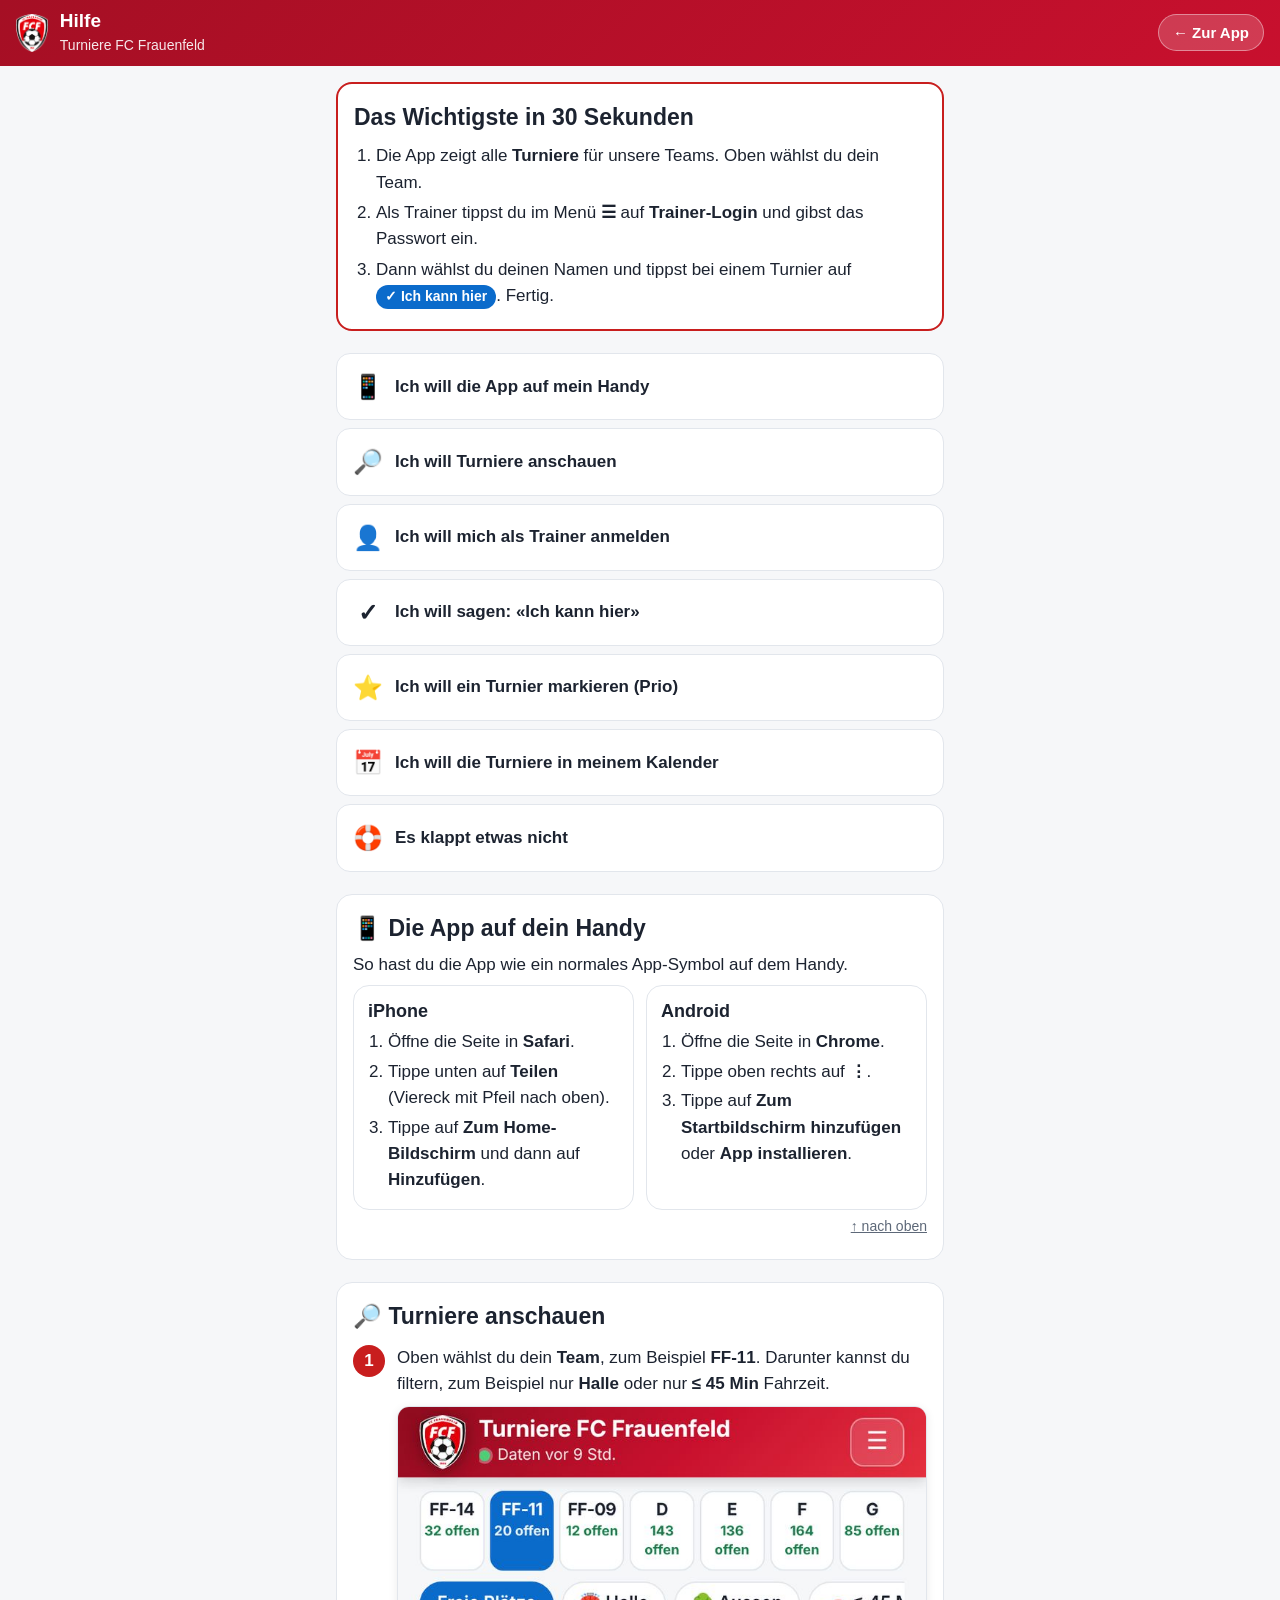
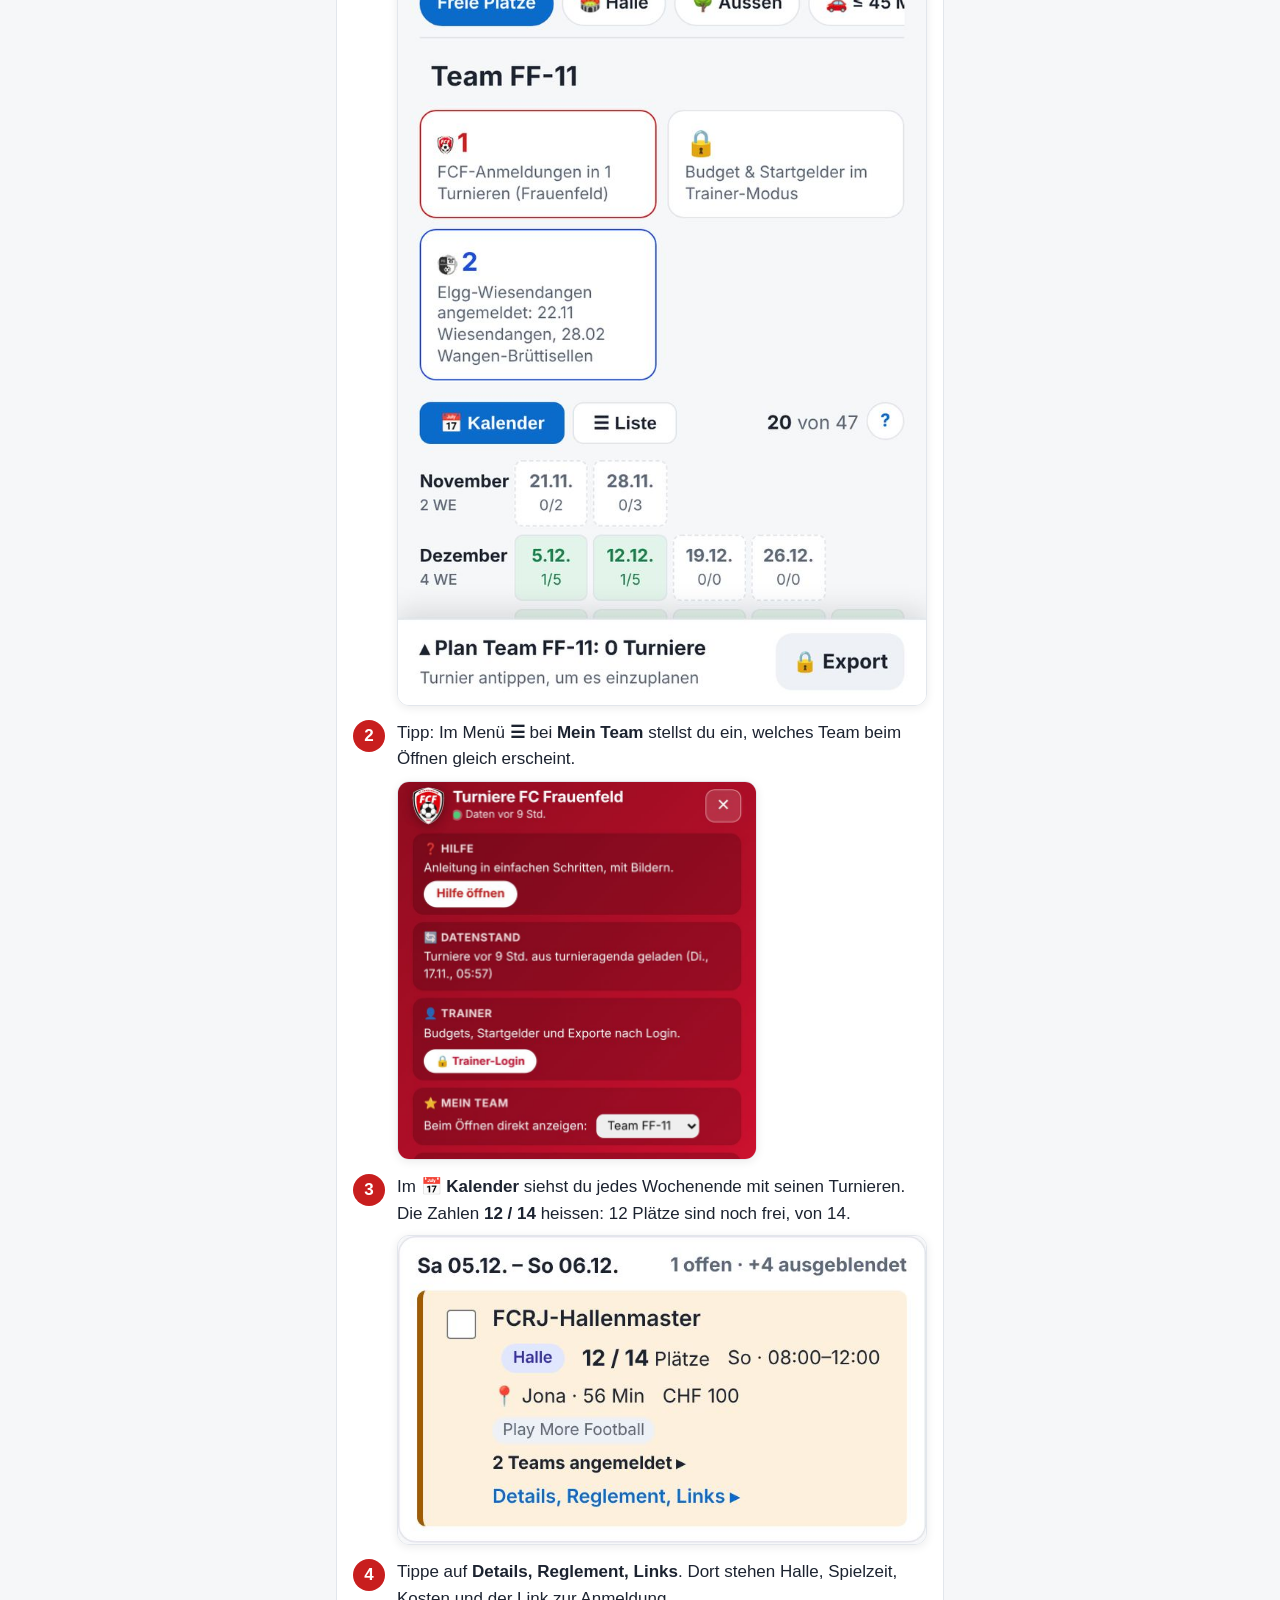
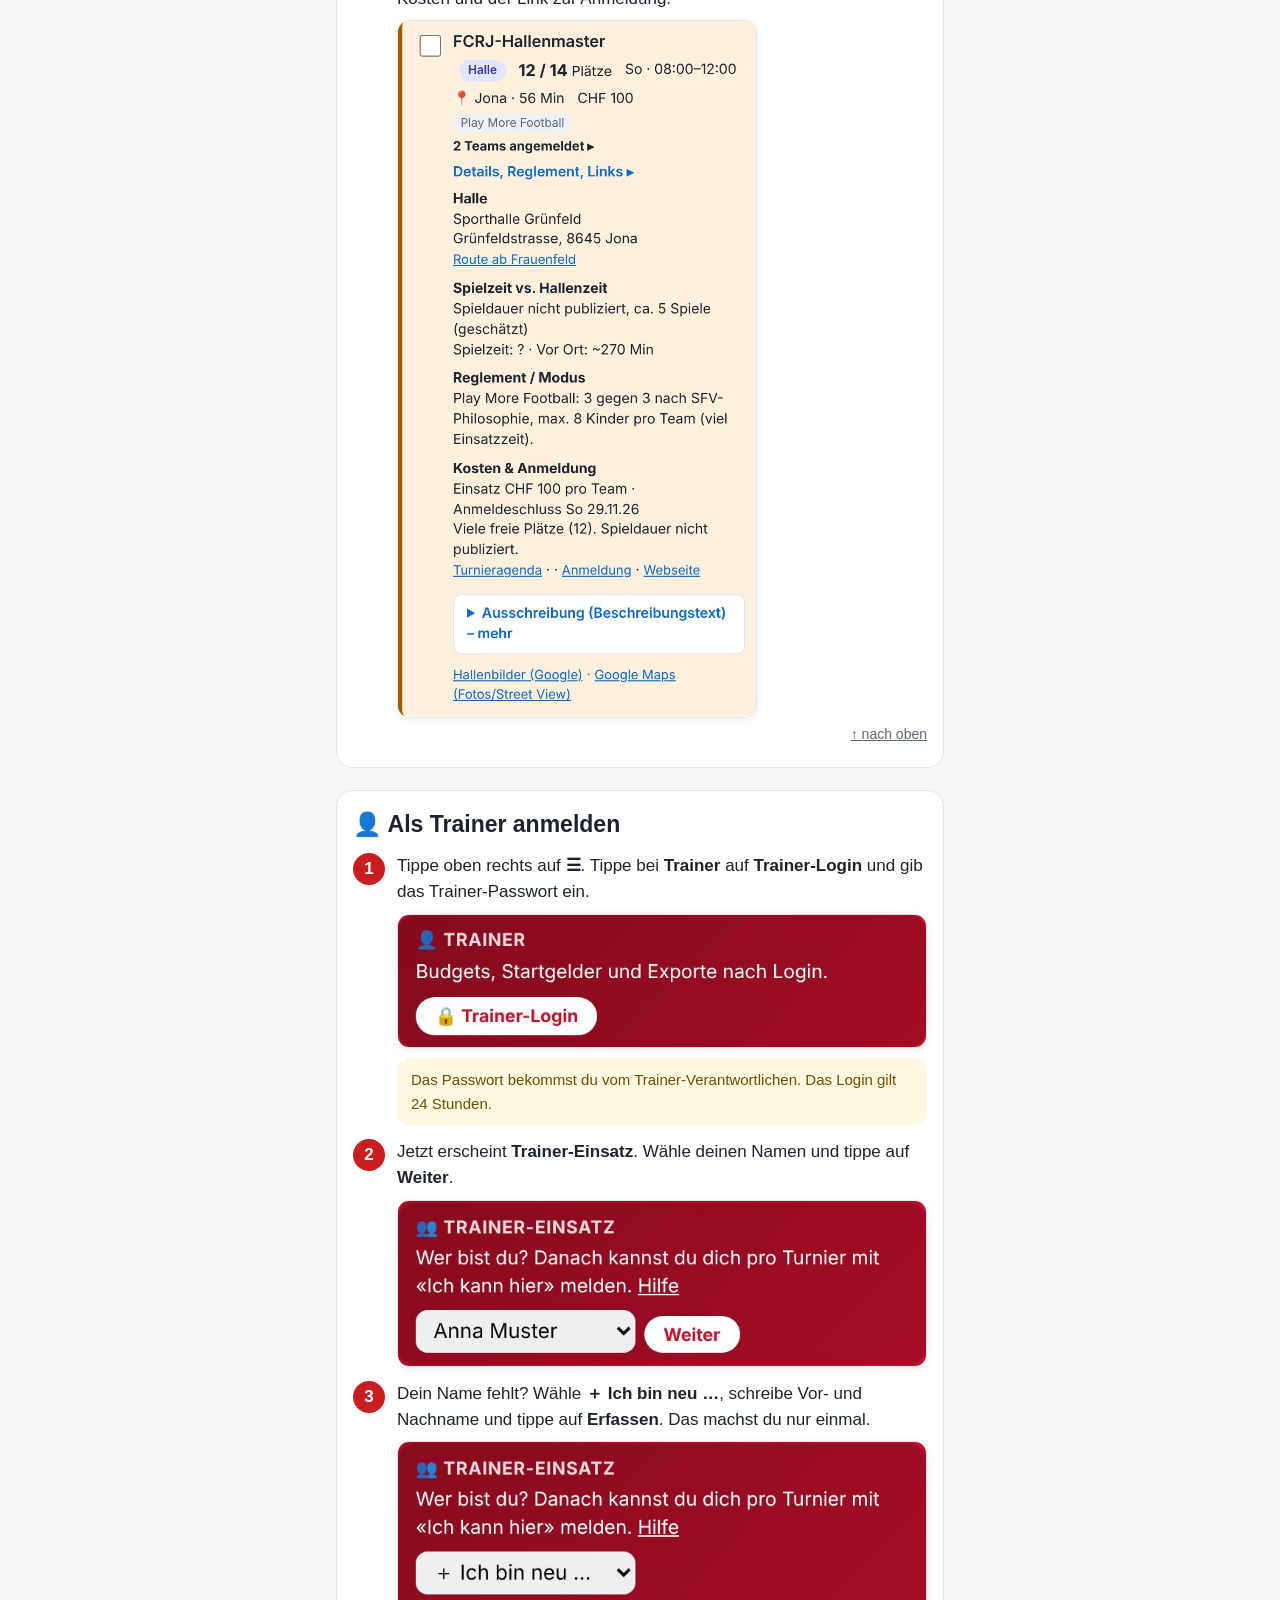
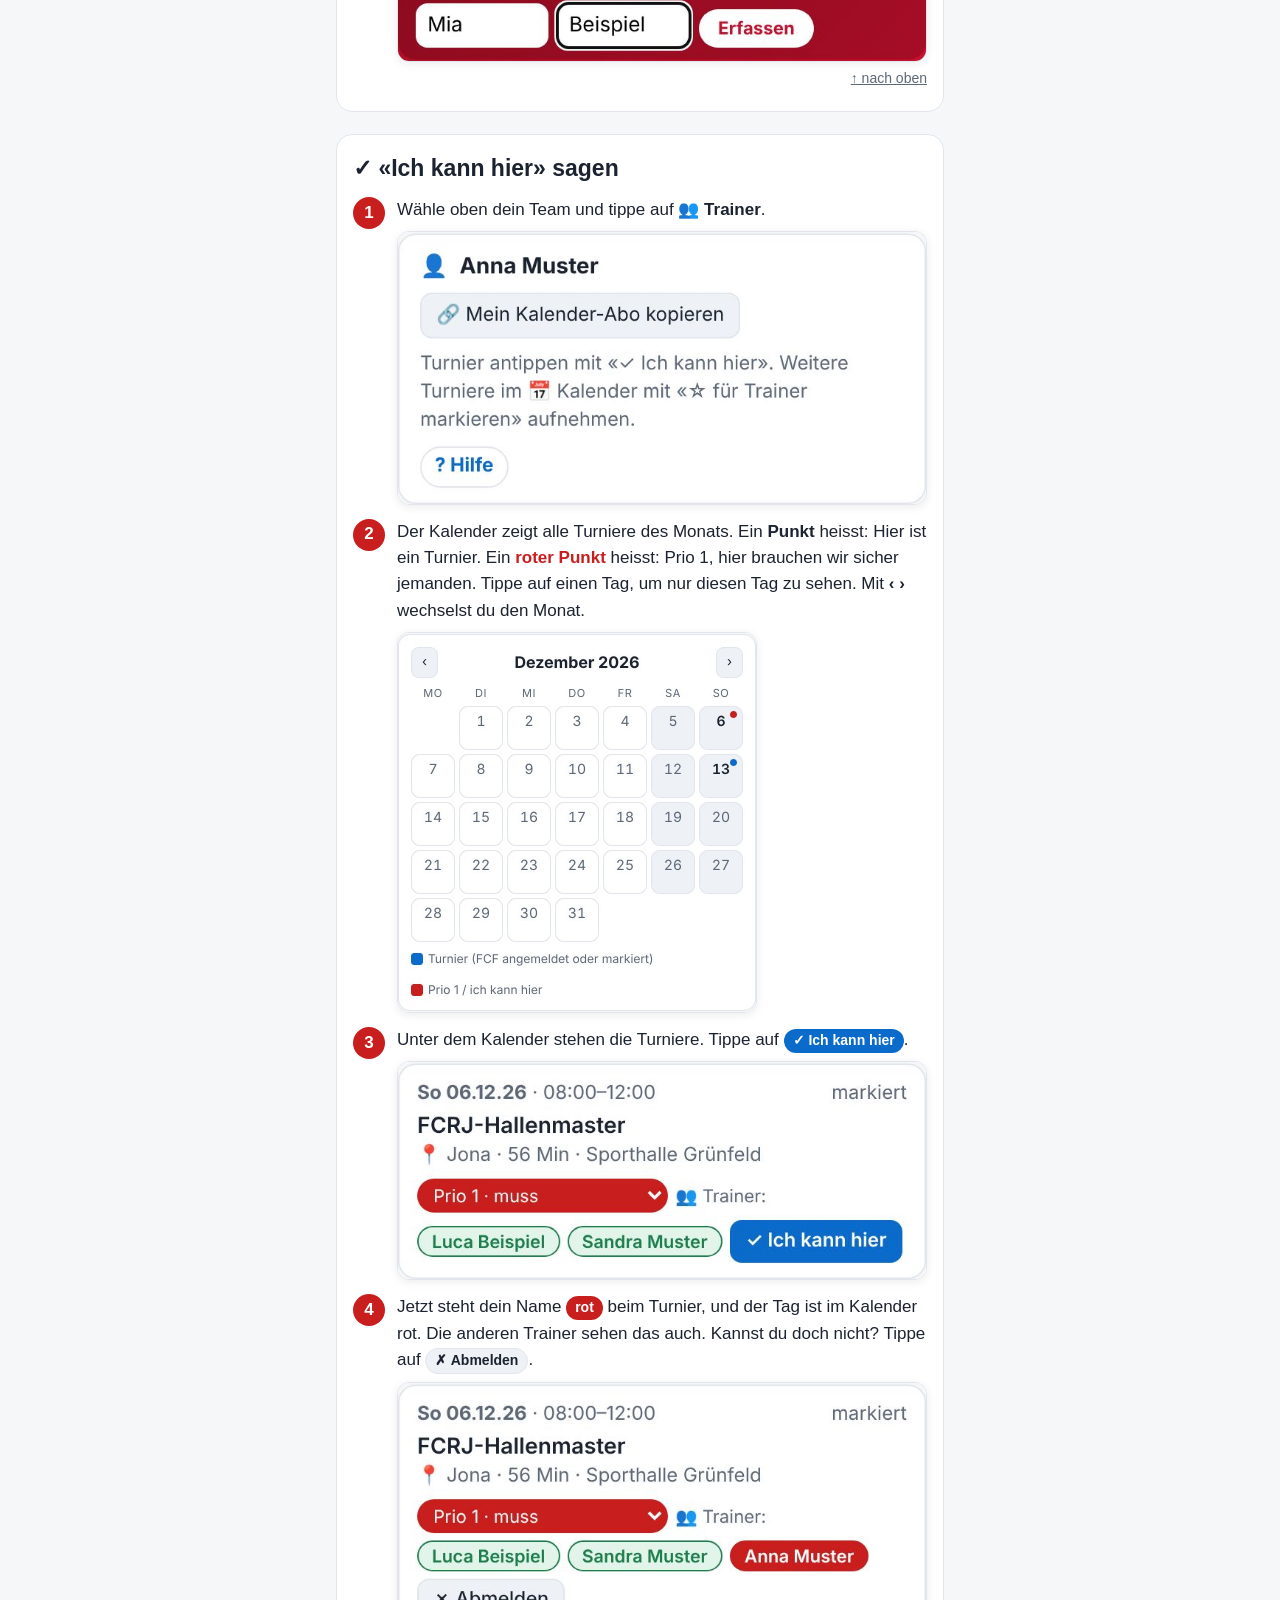
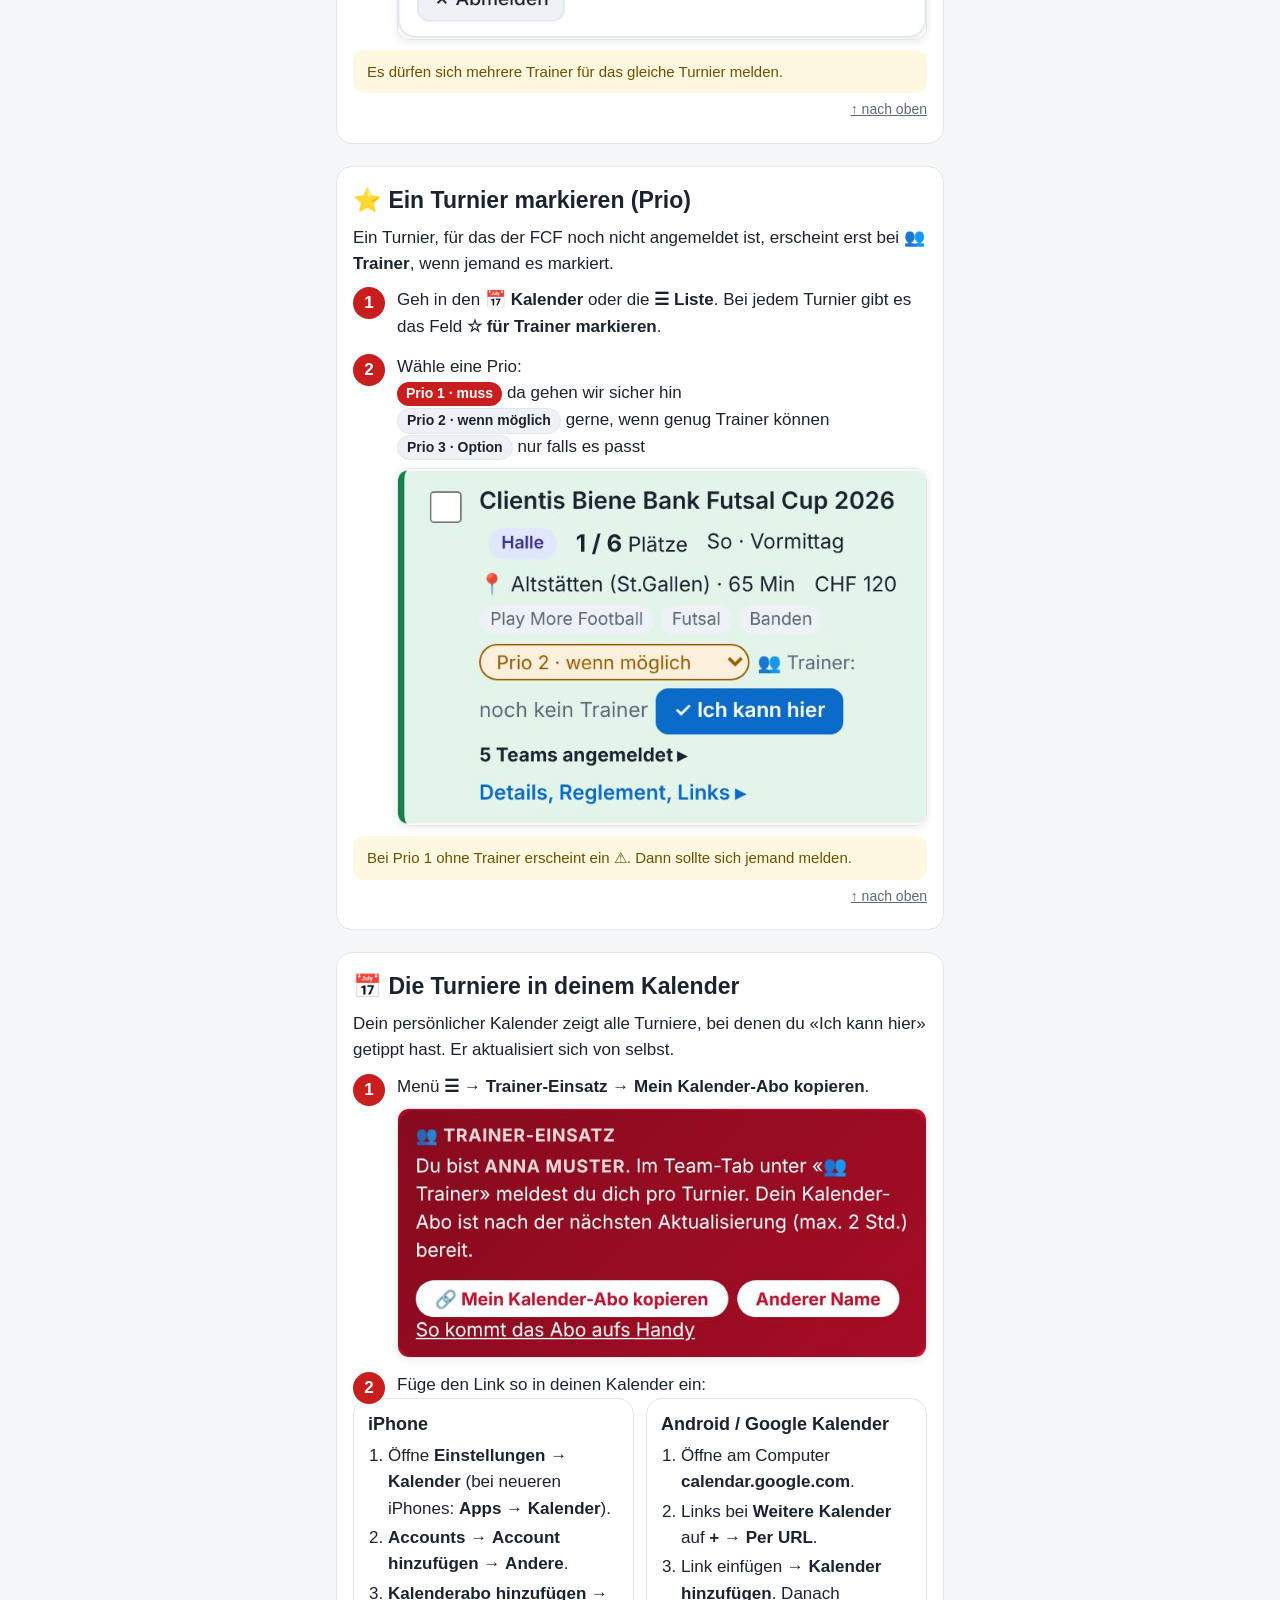
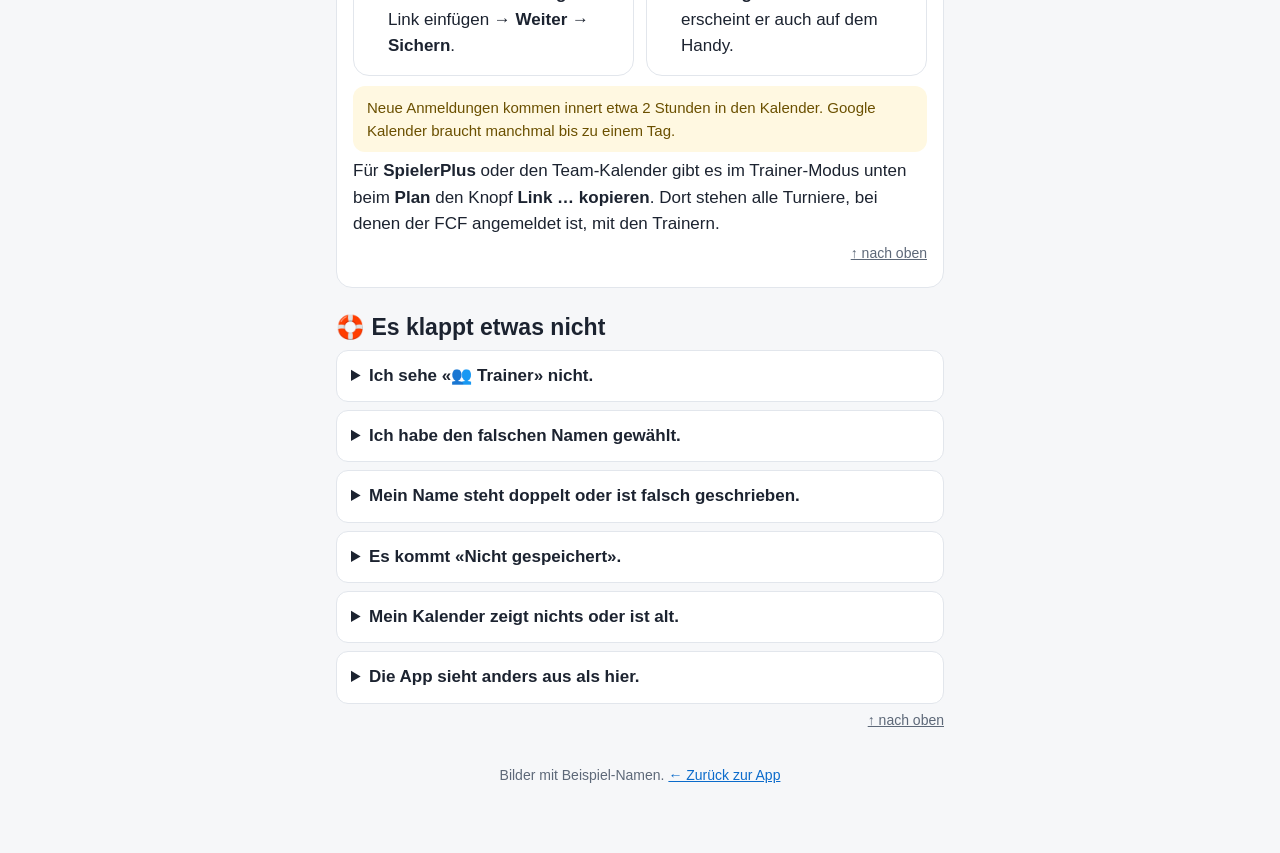
==== docs/hilfe.html @ f82a92ee "Hilfe-Seite für Trainer mit Bildern, Menü «Hilfe» und ?-Knöpfe - docs/hilfe.html: «Ich will …»-Kapit" ====
<!doctype html>
<html lang="de-CH">
<head>
<meta charset="utf-8">
<meta name="viewport" content="width=device-width,initial-scale=1,viewport-fit=cover">
<title>Hilfe · Turniere FC Frauenfeld</title>
<meta name="theme-color" content="#c8102e">
<link rel="manifest" href="manifest.webmanifest">
<link rel="apple-touch-icon" href="icon-180.png">
<style>
/* Hilfe-Seite: eine Spalte, Schritte mit Bild. Farben wie die App. */
:root{--bg:#f6f7f9;--card:#fff;--fg:#1c2330;--muted:#5d6878;--line:#e2e6ec;--accent:#0b6bcb;--red:#c81e1e;--chip:#eef1f5;--tip:#fff8e1;--tipfg:#6b5000}
@media (prefers-color-scheme:dark){:root{--bg:#12161c;--card:#1b2129;--fg:#e6eaf0;--muted:#9aa5b4;--line:#2c3540;--accent:#5aa7ff;--red:#e04848;--chip:#262e38;--tip:#2e2711;--tipfg:#f0d48a}}
*{box-sizing:border-box}
html{scroll-behavior:smooth;scroll-padding-top:70px}
body{margin:0;background:var(--bg);color:var(--fg);font:17px/1.55 -apple-system,BlinkMacSystemFont,"Segoe UI",Roboto,sans-serif}
header{position:sticky;top:0;z-index:5;background:linear-gradient(135deg,#a50f24,#c8102e);color:#fff;padding:calc(10px + env(safe-area-inset-top,0px)) max(16px,env(safe-area-inset-right,0px)) 10px max(16px,env(safe-area-inset-left,0px));display:flex;align-items:center;gap:12px}
header img{height:38px;width:auto}
header h1{font-size:19px;margin:0;flex:1;line-height:1.2}
header a{color:#fff;background:rgba(255,255,255,.18);border:1px solid rgba(255,255,255,.4);border-radius:99px;padding:6px 14px;text-decoration:none;font-weight:700;font-size:15px;white-space:nowrap}
main{max-width:640px;margin:0 auto;padding:16px max(16px,env(safe-area-inset-right,0px)) 60px max(16px,env(safe-area-inset-left,0px));display:flex;flex-direction:column;gap:22px}
h2{font-size:23px;margin:0 0 4px;text-wrap:balance}
h3{font-size:18px;margin:14px 0 4px}
p{margin:6px 0}
.box{background:var(--card);border:1px solid var(--line);border-radius:16px;padding:16px}
.quick{border:2px solid var(--red)}
.quick ol{margin:8px 0 0;padding-left:22px}.quick li{margin:4px 0}
.toc{display:grid;grid-template-columns:1fr;gap:8px}
.toc a{display:flex;align-items:center;gap:12px;background:var(--card);border:1px solid var(--line);border-radius:14px;padding:14px 16px;color:var(--fg);text-decoration:none;font-weight:600}
.toc a span{font-size:24px;width:30px;text-align:center}
.toc a:active{background:var(--chip)}
.steps{list-style:none;margin:10px 0 0;padding:0;display:flex;flex-direction:column;gap:14px;counter-reset:s}
.steps>li{counter-increment:s;position:relative;padding-left:44px}
.steps>li::before{content:counter(s);position:absolute;left:0;top:0;width:32px;height:32px;border-radius:50%;background:var(--red);color:#fff;font-weight:800;display:flex;align-items:center;justify-content:center}
.shot{display:block;max-width:100%;width:100%;border-radius:12px;border:1px solid var(--line);margin-top:8px;box-shadow:0 2px 10px rgba(0,0,0,.08)}
.shot.half{max-width:360px}
.tip{background:var(--tip);color:var(--tipfg);border-radius:12px;padding:10px 14px;font-size:15px;margin-top:10px}
.tag{display:inline-block;border-radius:99px;padding:1px 9px;font-size:14px;font-weight:700;white-space:nowrap}
.t-red{background:var(--red);color:#fff}.t-blue{background:var(--accent);color:#fff}.t-grey{background:var(--chip);color:var(--fg);border:1px solid var(--line)}
.os{display:grid;grid-template-columns:1fr;gap:12px}
@media (min-width:560px){.os{grid-template-columns:1fr 1fr}}
.os .box{padding:12px 14px}
.os h3{margin-top:0}
.os ol{margin:4px 0 0;padding-left:20px}.os li{margin:3px 0}
details{background:var(--card);border:1px solid var(--line);border-radius:12px;padding:12px 14px}
details+details{margin-top:8px}
summary{font-weight:700;cursor:pointer}
.top{text-align:right;font-size:14px}.top a{color:var(--muted)}
a{color:var(--accent)}
.foot{color:var(--muted);font-size:14px;text-align:center}
@media (prefers-reduced-motion:reduce){html{scroll-behavior:auto}}
</style>
</head>
<body>
<header><img src="[data-uri]" alt="FC Frauenfeld"><h1>Hilfe<br><span style="font-weight:400;font-size:14px;opacity:.9">Turniere FC Frauenfeld</span></h1><a href="./">← Zur App</a></header>
<main>

<section class="box quick" id="kurz">
  <h2>Das Wichtigste in 30 Sekunden</h2>
  <ol>
    <li>Die App zeigt alle <b>Turniere</b> für unsere Teams. Oben wählst du dein Team.</li>
    <li>Als Trainer tippst du im Menü <b>☰</b> auf <b>Trainer-Login</b> und gibst das Passwort ein.</li>
    <li>Dann wählst du deinen Namen und tippst bei einem Turnier auf <span class="tag t-blue">✓ Ich kann hier</span>. Fertig.</li>
  </ol>
</section>

<nav class="toc" aria-label="Inhalt">
  <a href="#handy"><span>📱</span>Ich will die App auf mein Handy</a>
  <a href="#anschauen"><span>🔎</span>Ich will Turniere anschauen</a>
  <a href="#trainer"><span>👤</span>Ich will mich als Trainer anmelden</a>
  <a href="#melden"><span>✓</span>Ich will sagen: «Ich kann hier»</a>
  <a href="#prio"><span>⭐</span>Ich will ein Turnier markieren (Prio)</a>
  <a href="#kalender"><span>📅</span>Ich will die Turniere in meinem Kalender</a>
  <a href="#probleme"><span>🛟</span>Es klappt etwas nicht</a>
</nav>

<section class="box" id="handy">
  <h2>📱 Die App auf dein Handy</h2>
  <p>So hast du die App wie ein normales App-Symbol auf dem Handy.</p>
  <div class="os">
    <div class="box"><h3>iPhone</h3><ol>
      <li>Öffne die Seite in <b>Safari</b>.</li>
      <li>Tippe unten auf <b>Teilen</b> (Viereck mit Pfeil nach oben).</li>
      <li>Tippe auf <b>Zum Home-Bildschirm</b> und dann auf <b>Hinzufügen</b>.</li>
    </ol></div>
    <div class="box"><h3>Android</h3><ol>
      <li>Öffne die Seite in <b>Chrome</b>.</li>
      <li>Tippe oben rechts auf <b>⋮</b>.</li>
      <li>Tippe auf <b>Zum Startbildschirm hinzufügen</b> oder <b>App installieren</b>.</li>
    </ol></div>
  </div>
  <p class="top"><a href="#kurz">↑ nach oben</a></p>
</section>

<section class="box" id="anschauen">
  <h2>🔎 Turniere anschauen</h2>
  <ol class="steps">
    <li>Oben wählst du dein <b>Team</b>, zum Beispiel <b>FF-11</b>. Darunter kannst du filtern, zum Beispiel nur <b>Halle</b> oder nur <b>≤ 45 Min</b> Fahrzeit.
      <img class="shot" src="hilfe/01-start.jpg" alt="Startseite mit Team-Auswahl" loading="lazy"></li>
    <li>Tipp: Im Menü <b>☰</b> bei <b>Mein Team</b> stellst du ein, welches Team beim Öffnen gleich erscheint.
      <img class="shot half" src="hilfe/02-menu.jpg" alt="Menü mit Mein Team" loading="lazy"></li>
    <li>Im <b>📅 Kalender</b> siehst du jedes Wochenende mit seinen Turnieren. Die Zahlen <b>12 / 14</b> heissen: 12 Plätze sind noch frei, von 14.
      <img class="shot" src="hilfe/03-wochenende.jpg" alt="Ein Wochenende mit einem Turnier" loading="lazy"></li>
    <li>Tippe auf <b>Details, Reglement, Links</b>. Dort stehen Halle, Spielzeit, Kosten und der Link zur Anmeldung.
      <img class="shot half" src="hilfe/04-details.jpg" alt="Details zu einem Turnier" loading="lazy"></li>
  </ol>
  <p class="top"><a href="#kurz">↑ nach oben</a></p>
</section>

<section class="box" id="trainer">
  <h2>👤 Als Trainer anmelden</h2>
  <ol class="steps">
    <li>Tippe oben rechts auf <b>☰</b>. Tippe bei <b>Trainer</b> auf <b>Trainer-Login</b> und gib das Trainer-Passwort ein.
      <img class="shot" src="hilfe/05-login.jpg" alt="Knopf Trainer-Login im Menü" loading="lazy">
      <div class="tip">Das Passwort bekommst du vom Trainer-Verantwortlichen. Das Login gilt 24 Stunden.</div></li>
    <li>Jetzt erscheint <b>Trainer-Einsatz</b>. Wähle deinen Namen und tippe auf <b>Weiter</b>.
      <img class="shot" src="hilfe/07-name.jpg" alt="Namen wählen" loading="lazy"></li>
    <li>Dein Name fehlt? Wähle <b>＋ Ich bin neu …</b>, schreibe Vor- und Nachname und tippe auf <b>Erfassen</b>. Das machst du nur einmal.
      <img class="shot" src="hilfe/06-neu.jpg" alt="Neu erfassen mit Vor- und Nachname" loading="lazy"></li>
  </ol>
  <p class="top"><a href="#kurz">↑ nach oben</a></p>
</section>

<section class="box" id="melden">
  <h2>✓ «Ich kann hier» sagen</h2>
  <ol class="steps">
    <li>Wähle oben dein Team und tippe auf <b>👥 Trainer</b>.
      <img class="shot" src="hilfe/08b-trainer-kopf.jpg" alt="Ansicht Trainer mit deinem Namen" loading="lazy"></li>
    <li>Der Kalender zeigt alle Turniere des Monats. Ein <b>Punkt</b> heisst: Hier ist ein Turnier. Ein <b style="color:var(--red)">roter Punkt</b> heisst: Prio 1, hier brauchen wir sicher jemanden. Tippe auf einen Tag, um nur diesen Tag zu sehen. Mit <b>‹ ›</b> wechselst du den Monat.
      <img class="shot half" src="hilfe/08-trainer-kalender.jpg" alt="Monatskalender" loading="lazy"></li>
    <li>Unter dem Kalender stehen die Turniere. Tippe auf <span class="tag t-blue">✓ Ich kann hier</span>.
      <img class="shot" src="hilfe/09a-ichkann.jpg" alt="Turnier mit Knopf Ich kann hier" loading="lazy"></li>
    <li>Jetzt steht dein Name <span class="tag t-red">rot</span> beim Turnier, und der Tag ist im Kalender rot. Die anderen Trainer sehen das auch. Kannst du doch nicht? Tippe auf <span class="tag t-grey">✗ Abmelden</span>.
      <img class="shot" src="hilfe/09b-dabei.jpg" alt="Du bist beim Turnier eingetragen" loading="lazy"></li>
  </ol>
  <div class="tip">Es dürfen sich mehrere Trainer für das gleiche Turnier melden.</div>
  <p class="top"><a href="#kurz">↑ nach oben</a></p>
</section>

<section class="box" id="prio">
  <h2>⭐ Ein Turnier markieren (Prio)</h2>
  <p>Ein Turnier, für das der FCF noch nicht angemeldet ist, erscheint erst bei <b>👥 Trainer</b>, wenn jemand es markiert.</p>
  <ol class="steps">
    <li>Geh in den <b>📅 Kalender</b> oder die <b>☰ Liste</b>. Bei jedem Turnier gibt es das Feld <b>☆ für Trainer markieren</b>.</li>
    <li>Wähle eine Prio:<br>
      <span class="tag t-red">Prio 1 · muss</span> da gehen wir sicher hin<br>
      <span class="tag t-grey">Prio 2 · wenn möglich</span> gerne, wenn genug Trainer können<br>
      <span class="tag t-grey">Prio 3 · Option</span> nur falls es passt
      <img class="shot" src="hilfe/10-prio.jpg" alt="Prio bei einem Turnier wählen" loading="lazy"></li>
  </ol>
  <div class="tip">Bei Prio 1 ohne Trainer erscheint ein ⚠. Dann sollte sich jemand melden.</div>
  <p class="top"><a href="#kurz">↑ nach oben</a></p>
</section>

<section class="box" id="kalender">
  <h2>📅 Die Turniere in deinem Kalender</h2>
  <p>Dein persönlicher Kalender zeigt alle Turniere, bei denen du «Ich kann hier» getippt hast. Er aktualisiert sich von selbst.</p>
  <ol class="steps">
    <li>Menü <b>☰</b> → <b>Trainer-Einsatz</b> → <b>Mein Kalender-Abo kopieren</b>.
      <img class="shot" src="hilfe/11-abo.jpg" alt="Knopf Mein Kalender-Abo kopieren" loading="lazy"></li>
    <li>Füge den Link so in deinen Kalender ein:</li>
  </ol>
  <div class="os">
    <div class="box"><h3>iPhone</h3><ol>
      <li>Öffne <b>Einstellungen</b> → <b>Kalender</b> (bei neueren iPhones: <b>Apps</b> → <b>Kalender</b>).</li>
      <li><b>Accounts</b> → <b>Account hinzufügen</b> → <b>Andere</b>.</li>
      <li><b>Kalenderabo hinzufügen</b> → Link einfügen → <b>Weiter</b> → <b>Sichern</b>.</li>
    </ol></div>
    <div class="box"><h3>Android / Google Kalender</h3><ol>
      <li>Öffne am Computer <b>calendar.google.com</b>.</li>
      <li>Links bei <b>Weitere Kalender</b> auf <b>+</b> → <b>Per URL</b>.</li>
      <li>Link einfügen → <b>Kalender hinzufügen</b>. Danach erscheint er auch auf dem Handy.</li>
    </ol></div>
  </div>
  <div class="tip">Neue Anmeldungen kommen innert etwa 2 Stunden in den Kalender. Google Kalender braucht manchmal bis zu einem Tag.</div>
  <p>Für <b>SpielerPlus</b> oder den Team-Kalender gibt es im Trainer-Modus unten beim <b>Plan</b> den Knopf <b>Link … kopieren</b>. Dort stehen alle Turniere, bei denen der FCF angemeldet ist, mit den Trainern.</p>
  <p class="top"><a href="#kurz">↑ nach oben</a></p>
</section>

<section id="probleme">
  <h2>🛟 Es klappt etwas nicht</h2>
  <details><summary>Ich sehe «👥 Trainer» nicht.</summary><p>Zuerst im Menü <b>☰</b> auf <b>Trainer-Login</b> tippen und das Passwort eingeben. Nach 24 Stunden musst du dich neu einloggen.</p></details>
  <details><summary>Ich habe den falschen Namen gewählt.</summary><p>Menü <b>☰</b> → <b>Trainer-Einsatz</b> → <b>Anderer Name</b>. Dann den richtigen Namen wählen.</p></details>
  <details><summary>Mein Name steht doppelt oder ist falsch geschrieben.</summary><p>Melde dich beim Trainer-Verantwortlichen, dort wird es korrigiert.</p></details>
  <details><summary>Es kommt «Nicht gespeichert».</summary><p>Prüfe das Internet. Lade die Seite neu und tippe nochmals. Hilft das nicht: Trainer-Verantwortlichen informieren.</p></details>
  <details><summary>Mein Kalender zeigt nichts oder ist alt.</summary><p>Warte etwa 2 Stunden, bei Google Kalender bis zu einem Tag. Hast du bei mindestens einem Turnier «Ich kann hier» getippt?</p></details>
  <details><summary>Die App sieht anders aus als hier.</summary><p>App ganz schliessen und neu öffnen, oder die Seite neu laden. Dann hast du die neuste Version.</p></details>
  <p class="top"><a href="#kurz">↑ nach oben</a></p>
</section>

<p class="foot">Bilder mit Beispiel-Namen. <a href="./">← Zurück zur App</a></p>
</main>
</body>
</html>
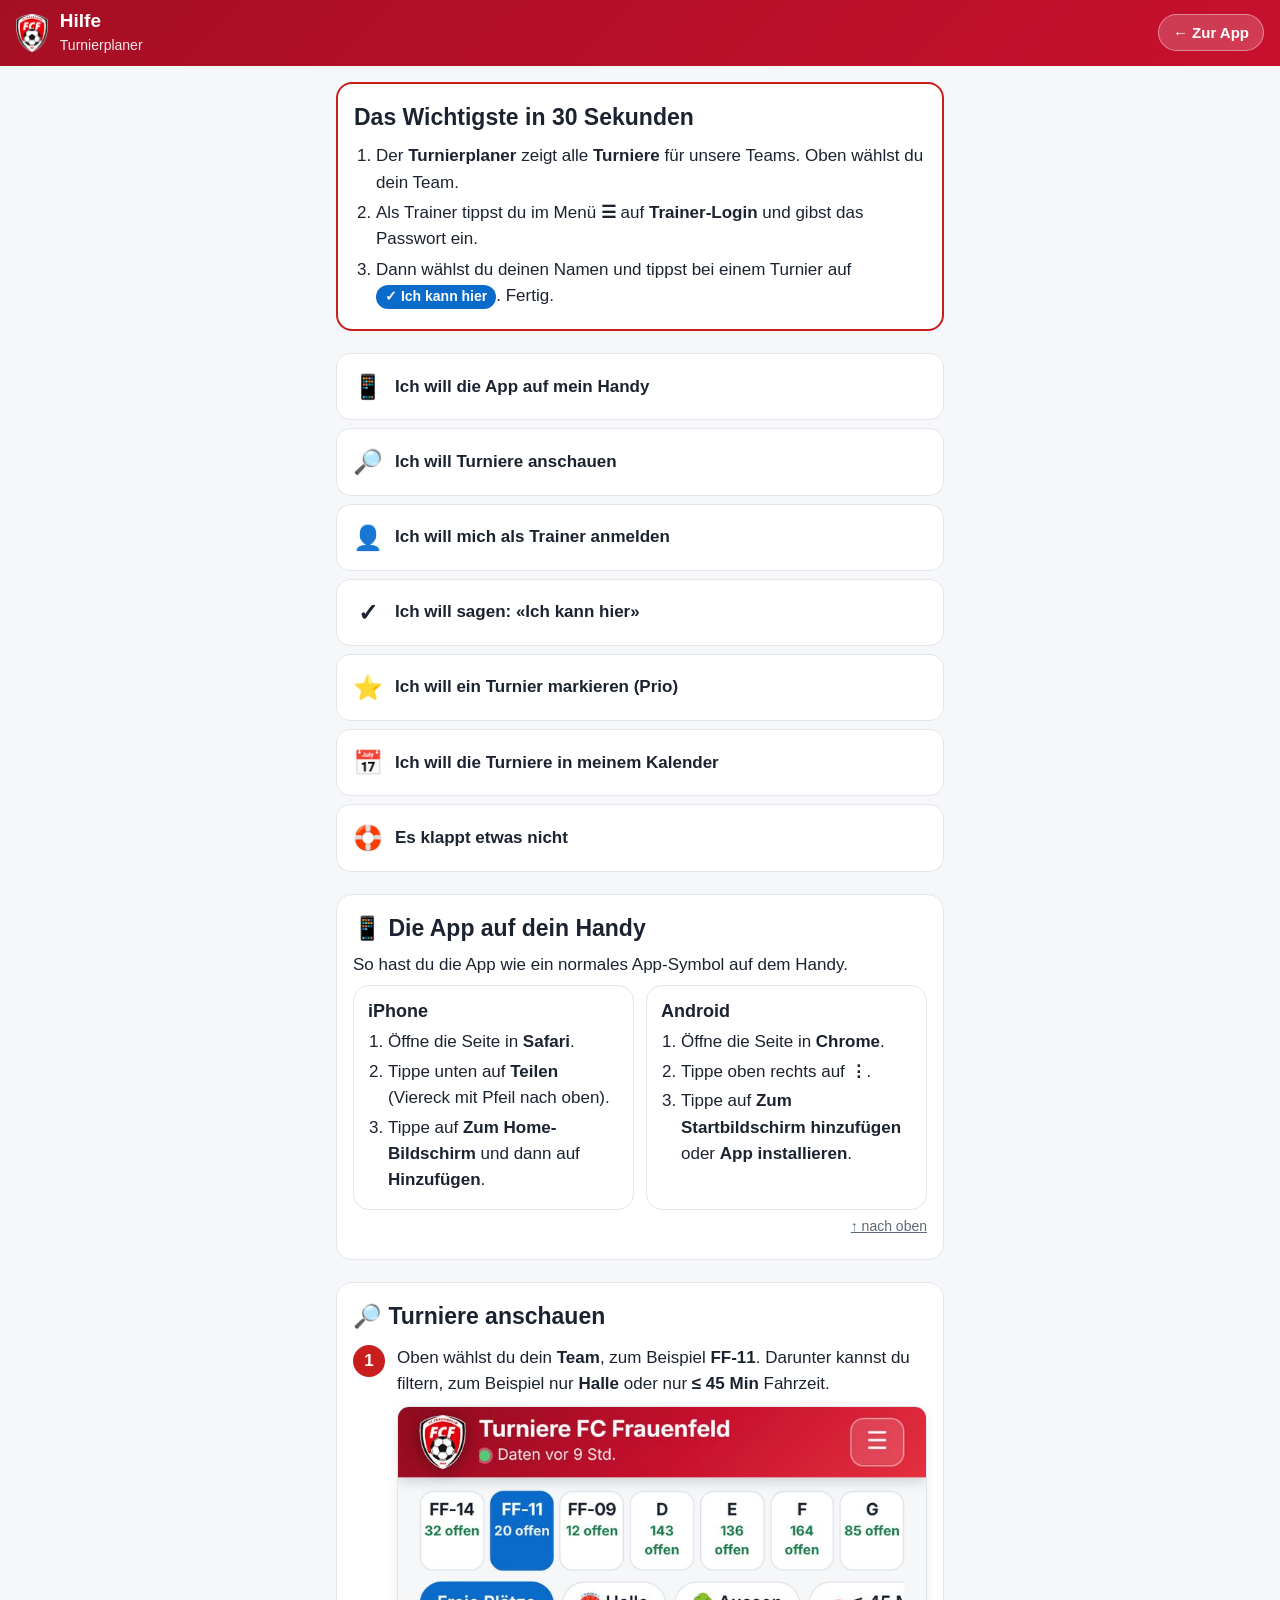
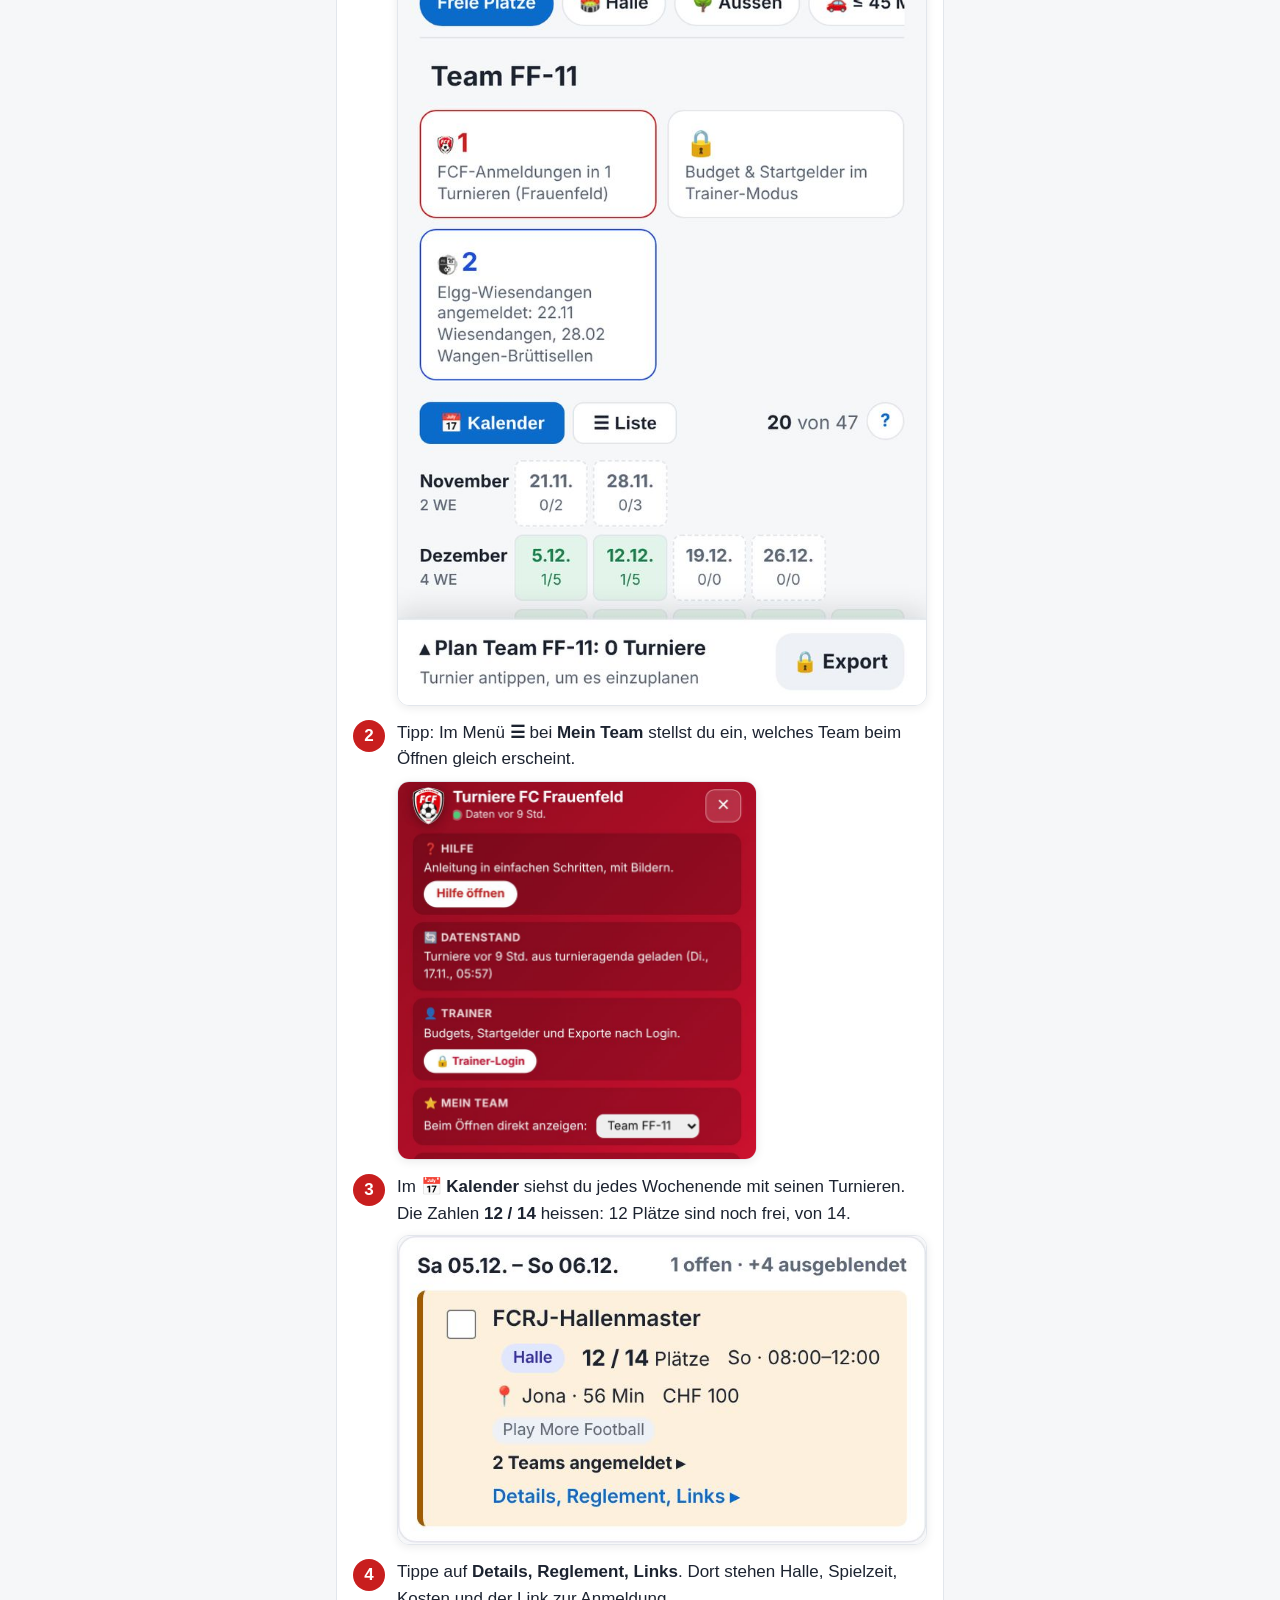
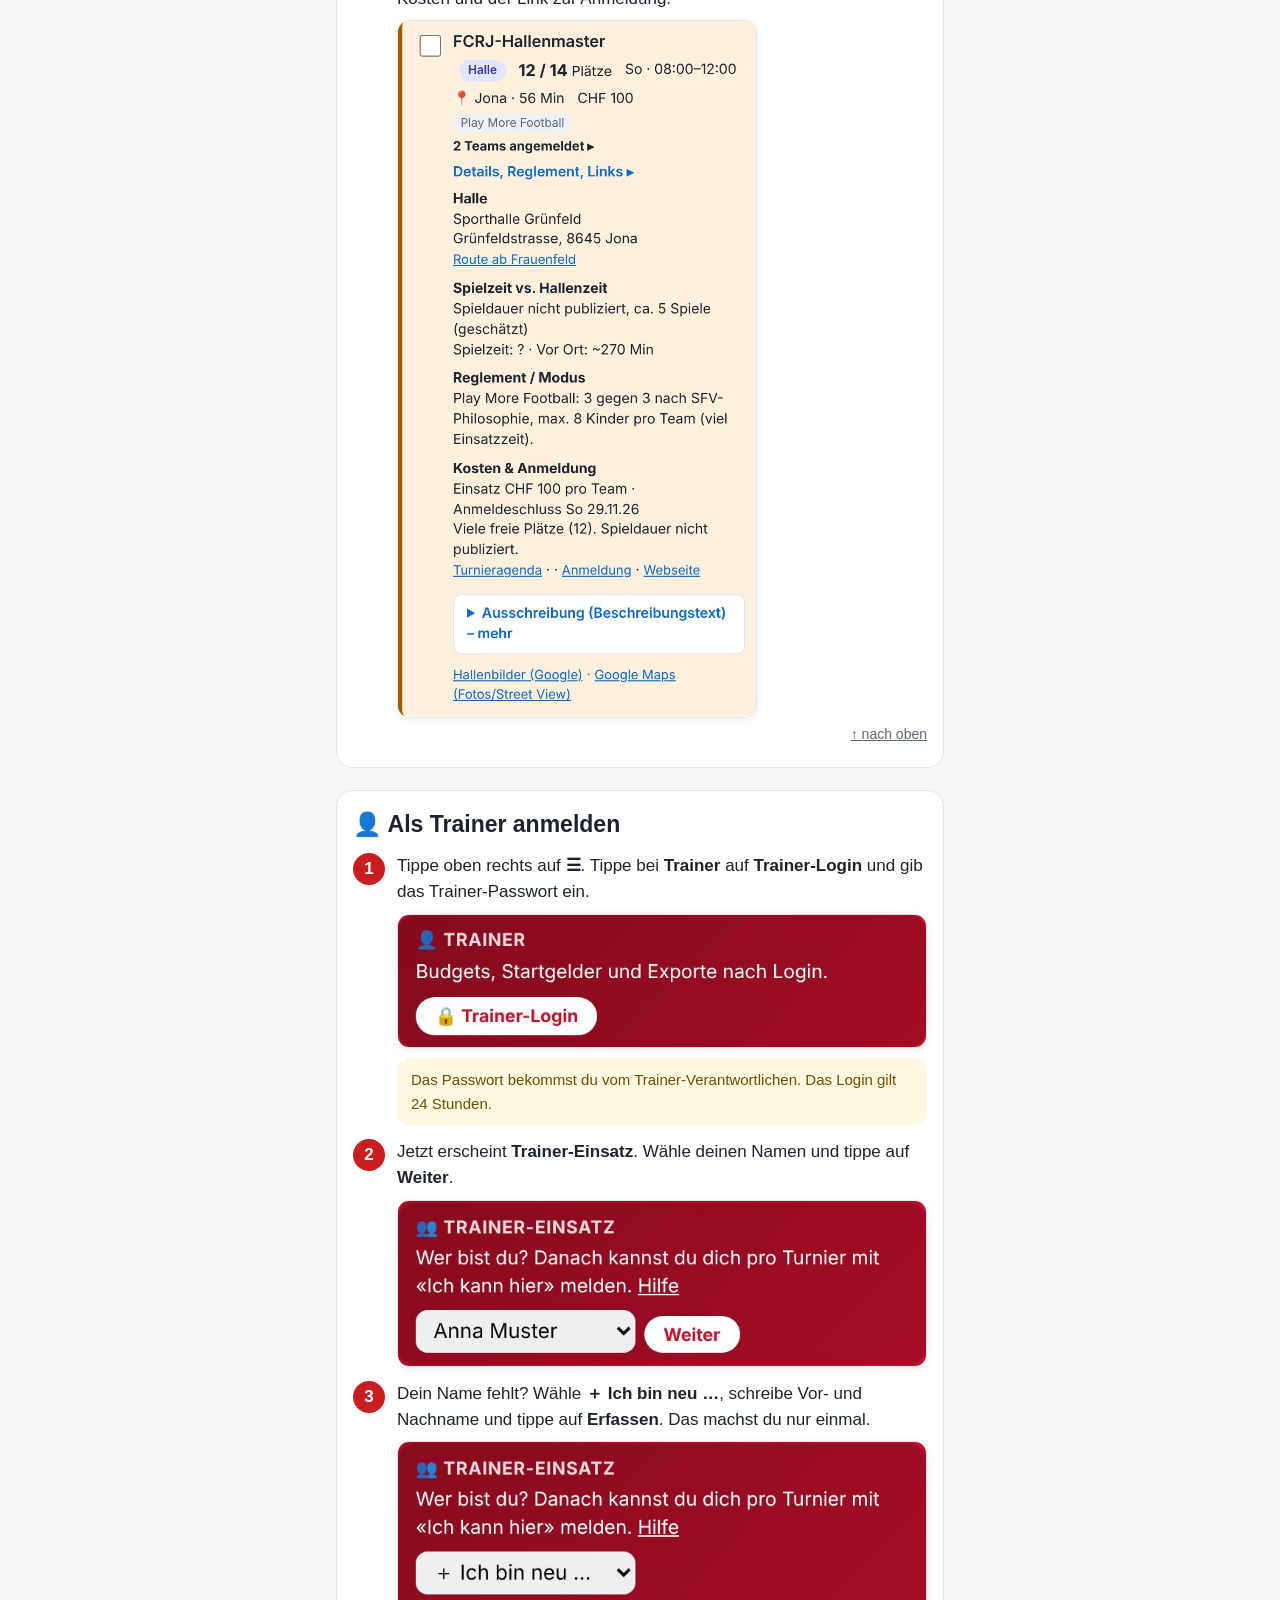
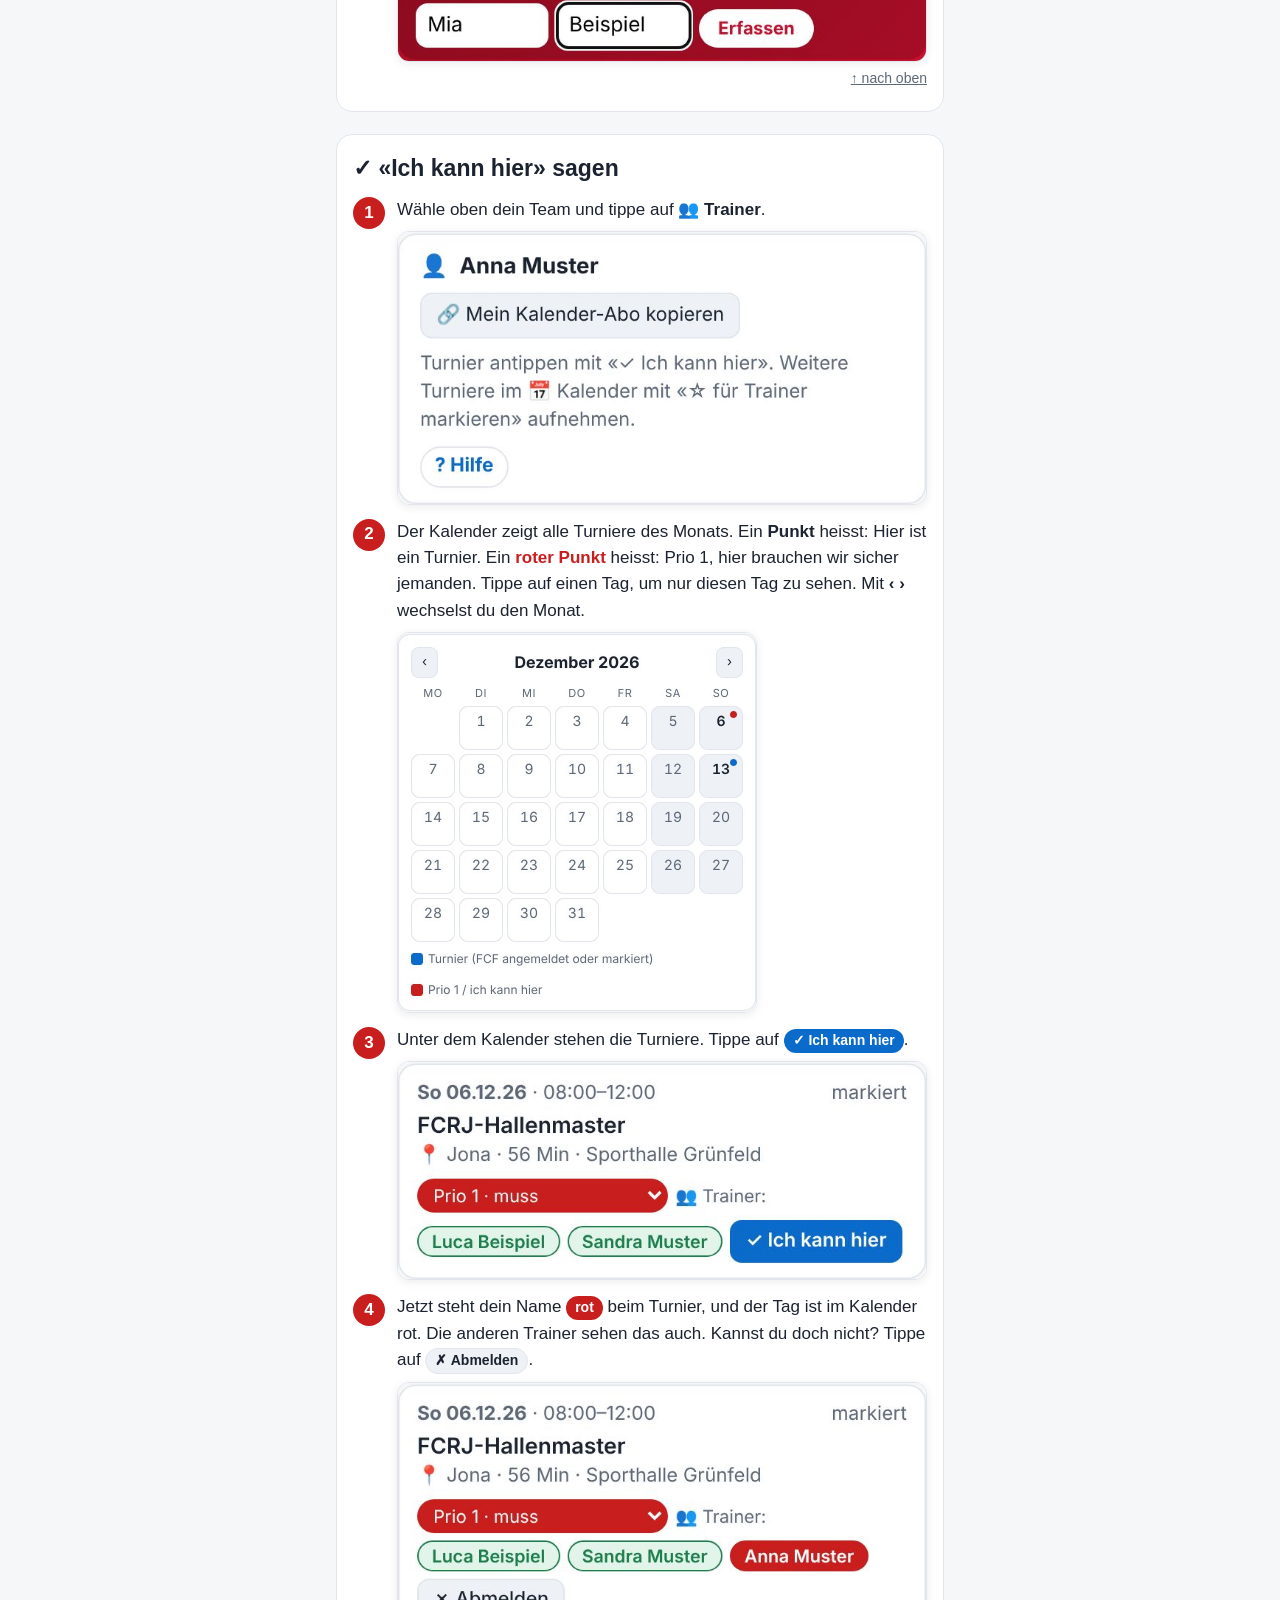
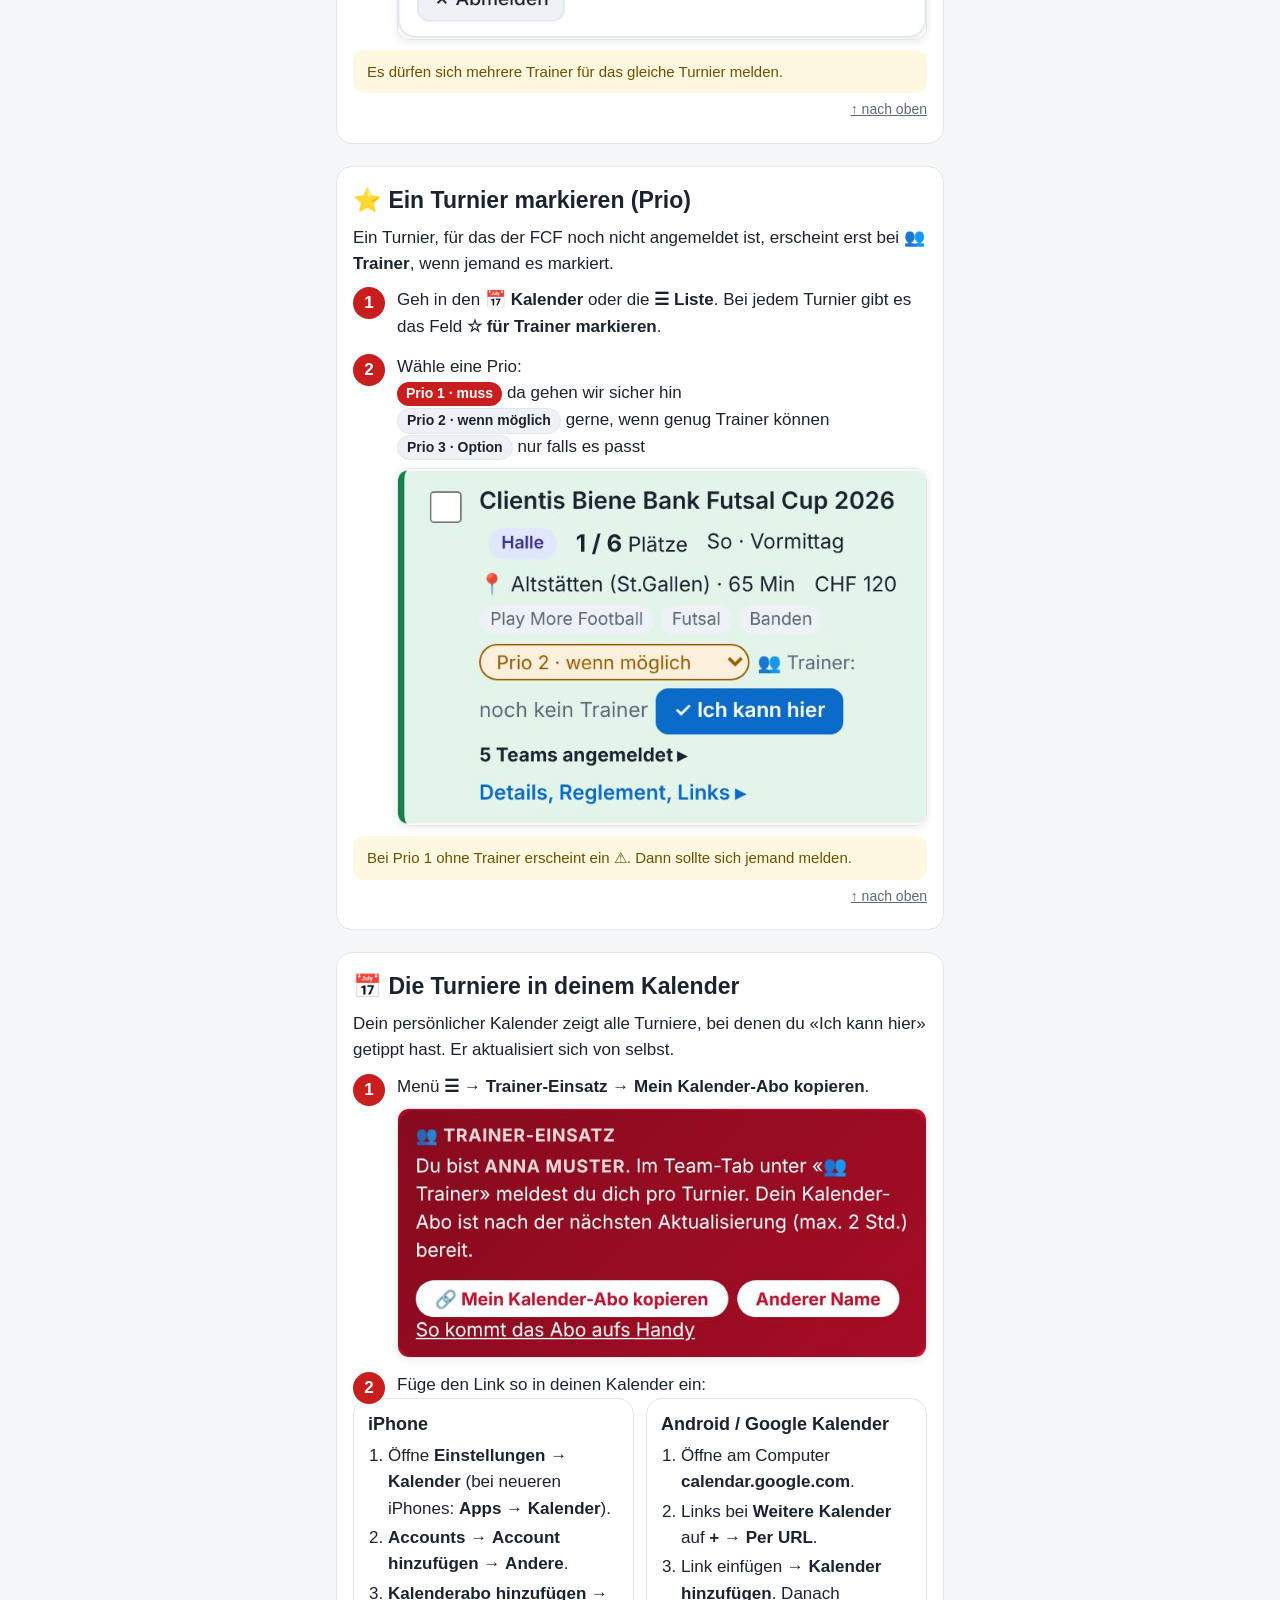
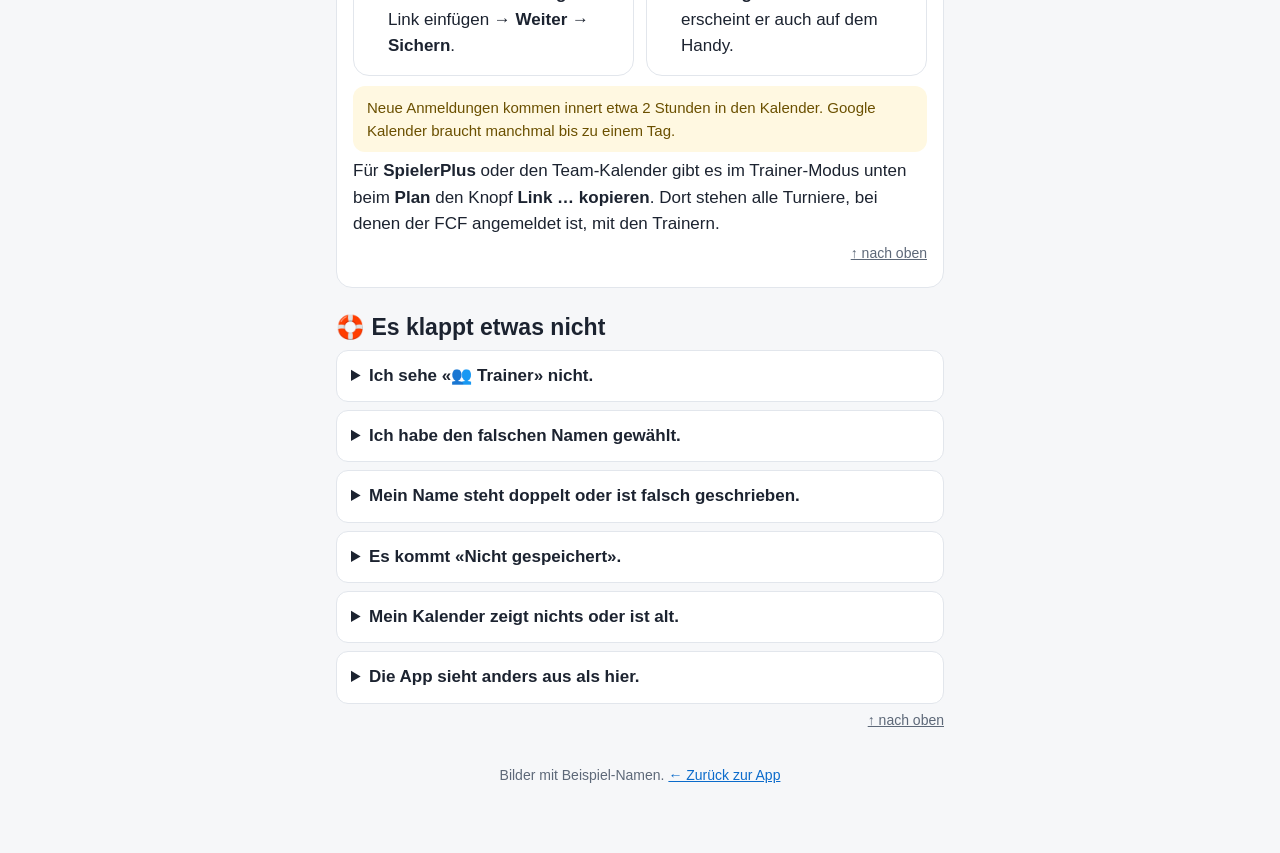
==== commit 8556cec7: "App heisst neu «Turnierplaner» Co-Authored-By: Claude Opus 5.5 <noreply@anthropic.com> Claude-Sessio" ====
--- a/docs/hilfe.html
+++ b/docs/hilfe.html
@@ -3,7 +3,7 @@
 <head>
 <meta charset="utf-8">
 <meta name="viewport" content="width=device-width,initial-scale=1,viewport-fit=cover">
-<title>Hilfe · Turniere FC Frauenfeld</title>
+<title>Hilfe · Turnierplaner</title>
 <meta name="theme-color" content="#c8102e">
 <link rel="manifest" href="manifest.webmanifest">
 <link rel="apple-touch-icon" href="icon-180.png">
@@ -52,13 +52,13 @@
 </style>
 </head>
 <body>
-<header><img src="[data-uri]" alt="FC Frauenfeld"><h1>Hilfe<br><span style="font-weight:400;font-size:14px;opacity:.9">Turniere FC Frauenfeld</span></h1><a href="./">← Zur App</a></header>
+<header><img src="[data-uri]" alt="FC Frauenfeld"><h1>Hilfe<br><span style="font-weight:400;font-size:14px;opacity:.9">Turnierplaner</span></h1><a href="./">← Zur App</a></header>
 <main>
 
 <section class="box quick" id="kurz">
   <h2>Das Wichtigste in 30 Sekunden</h2>
   <ol>
-    <li>Die App zeigt alle <b>Turniere</b> für unsere Teams. Oben wählst du dein Team.</li>
+    <li>Der <b>Turnierplaner</b> zeigt alle <b>Turniere</b> für unsere Teams. Oben wählst du dein Team.</li>
     <li>Als Trainer tippst du im Menü <b>☰</b> auf <b>Trainer-Login</b> und gibst das Passwort ein.</li>
     <li>Dann wählst du deinen Namen und tippst bei einem Turnier auf <span class="tag t-blue">✓ Ich kann hier</span>. Fertig.</li>
   </ol>
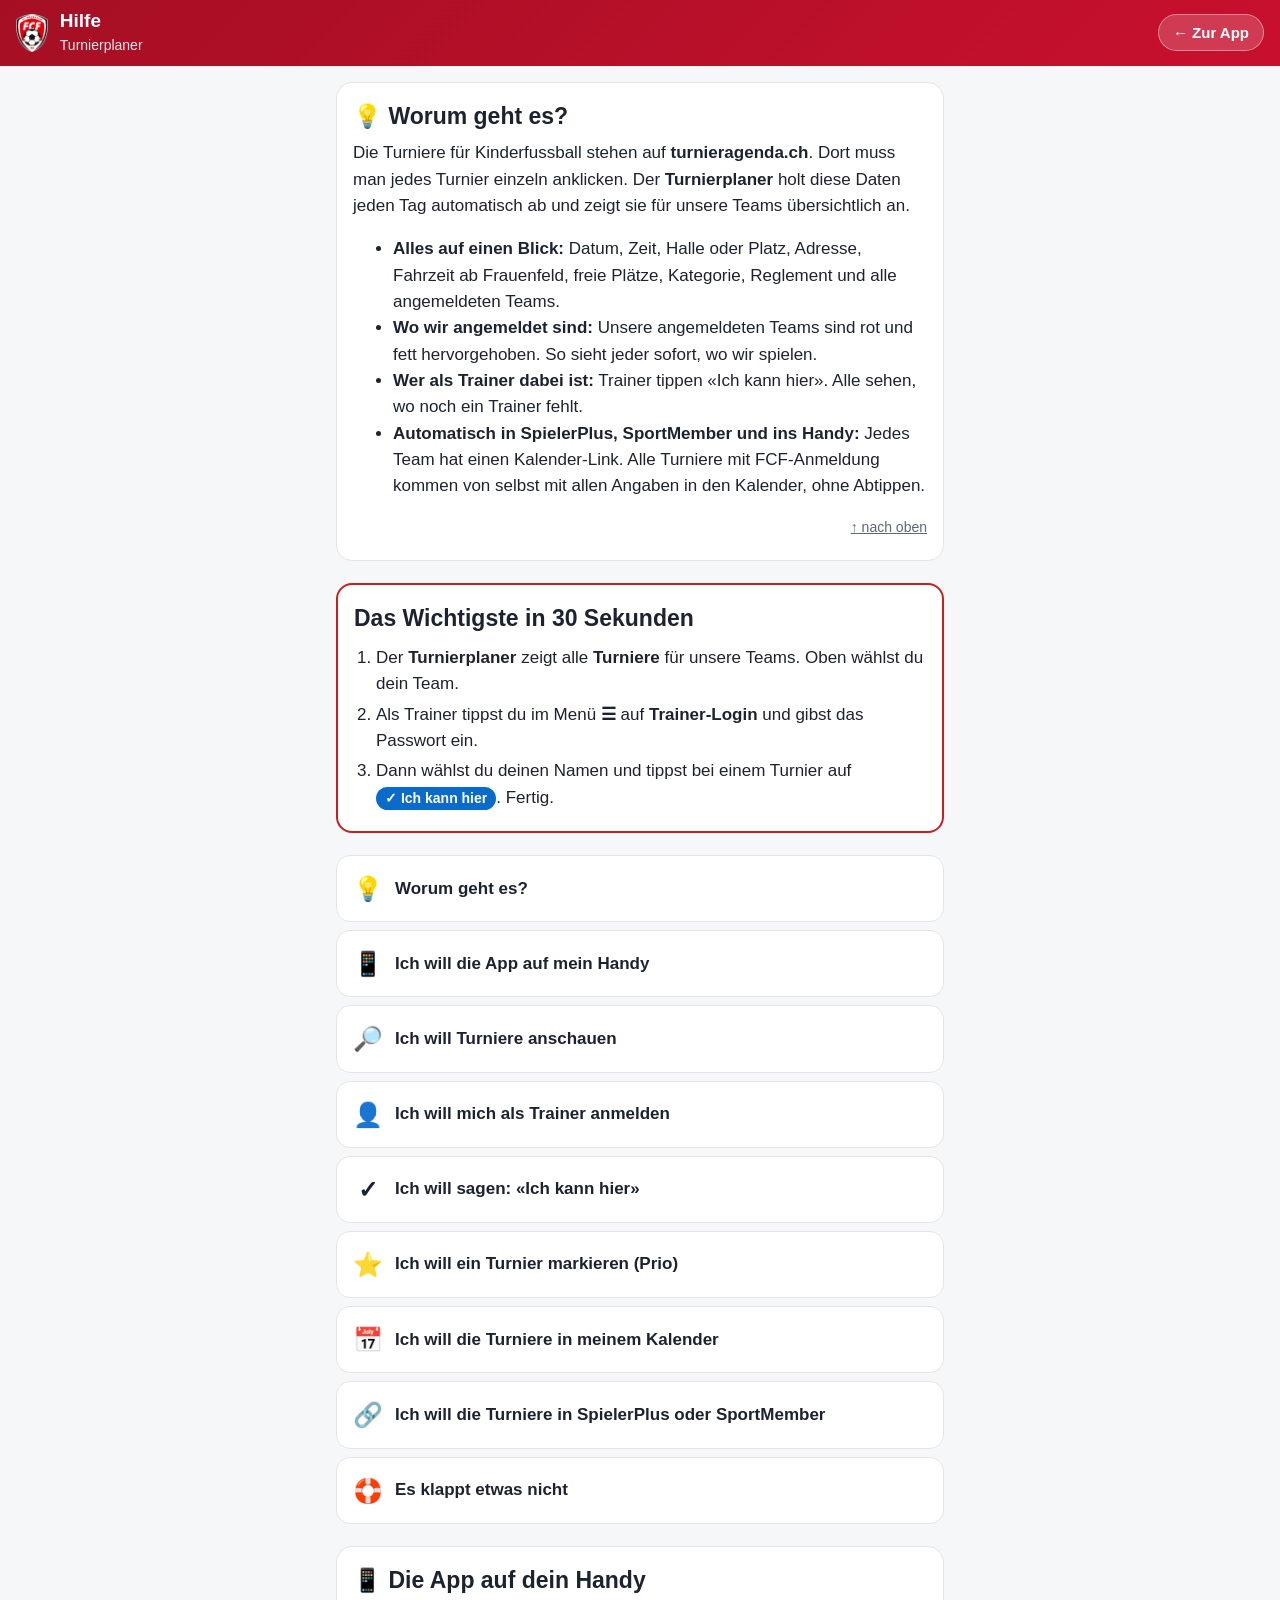
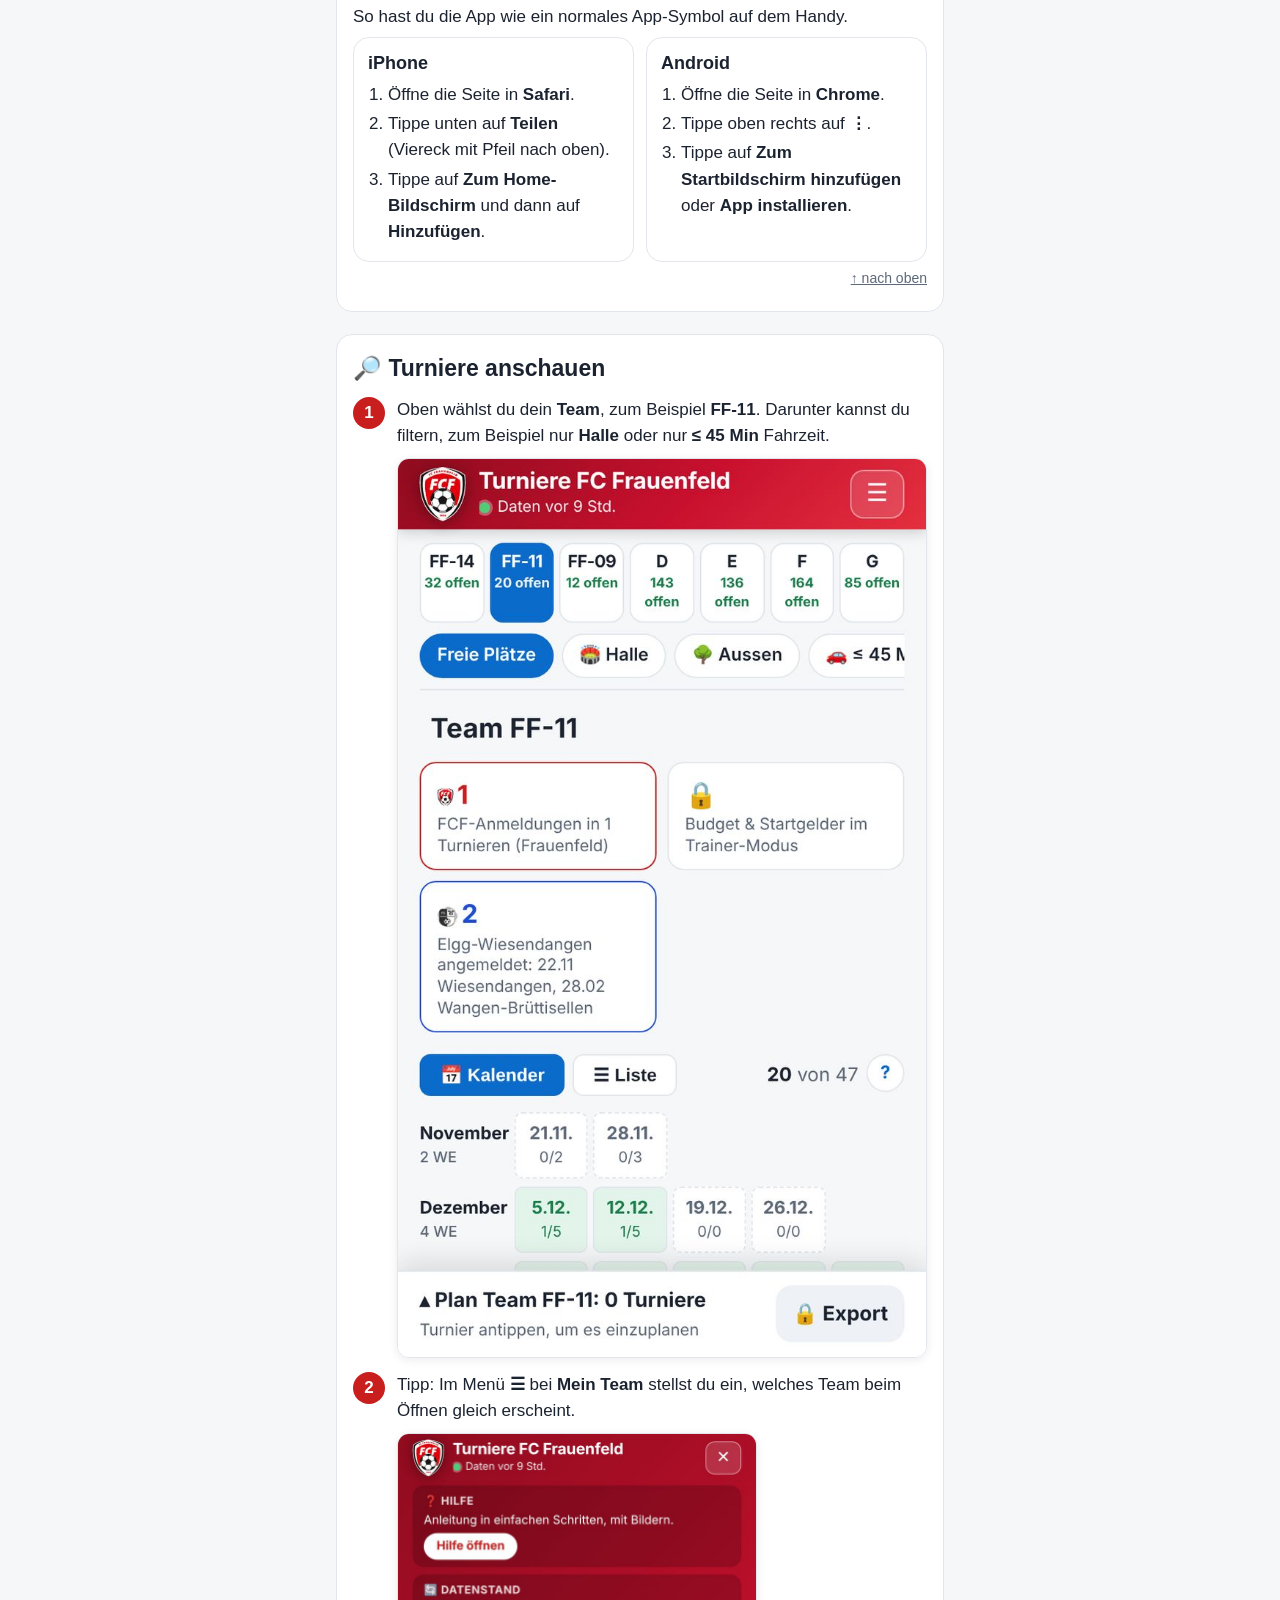
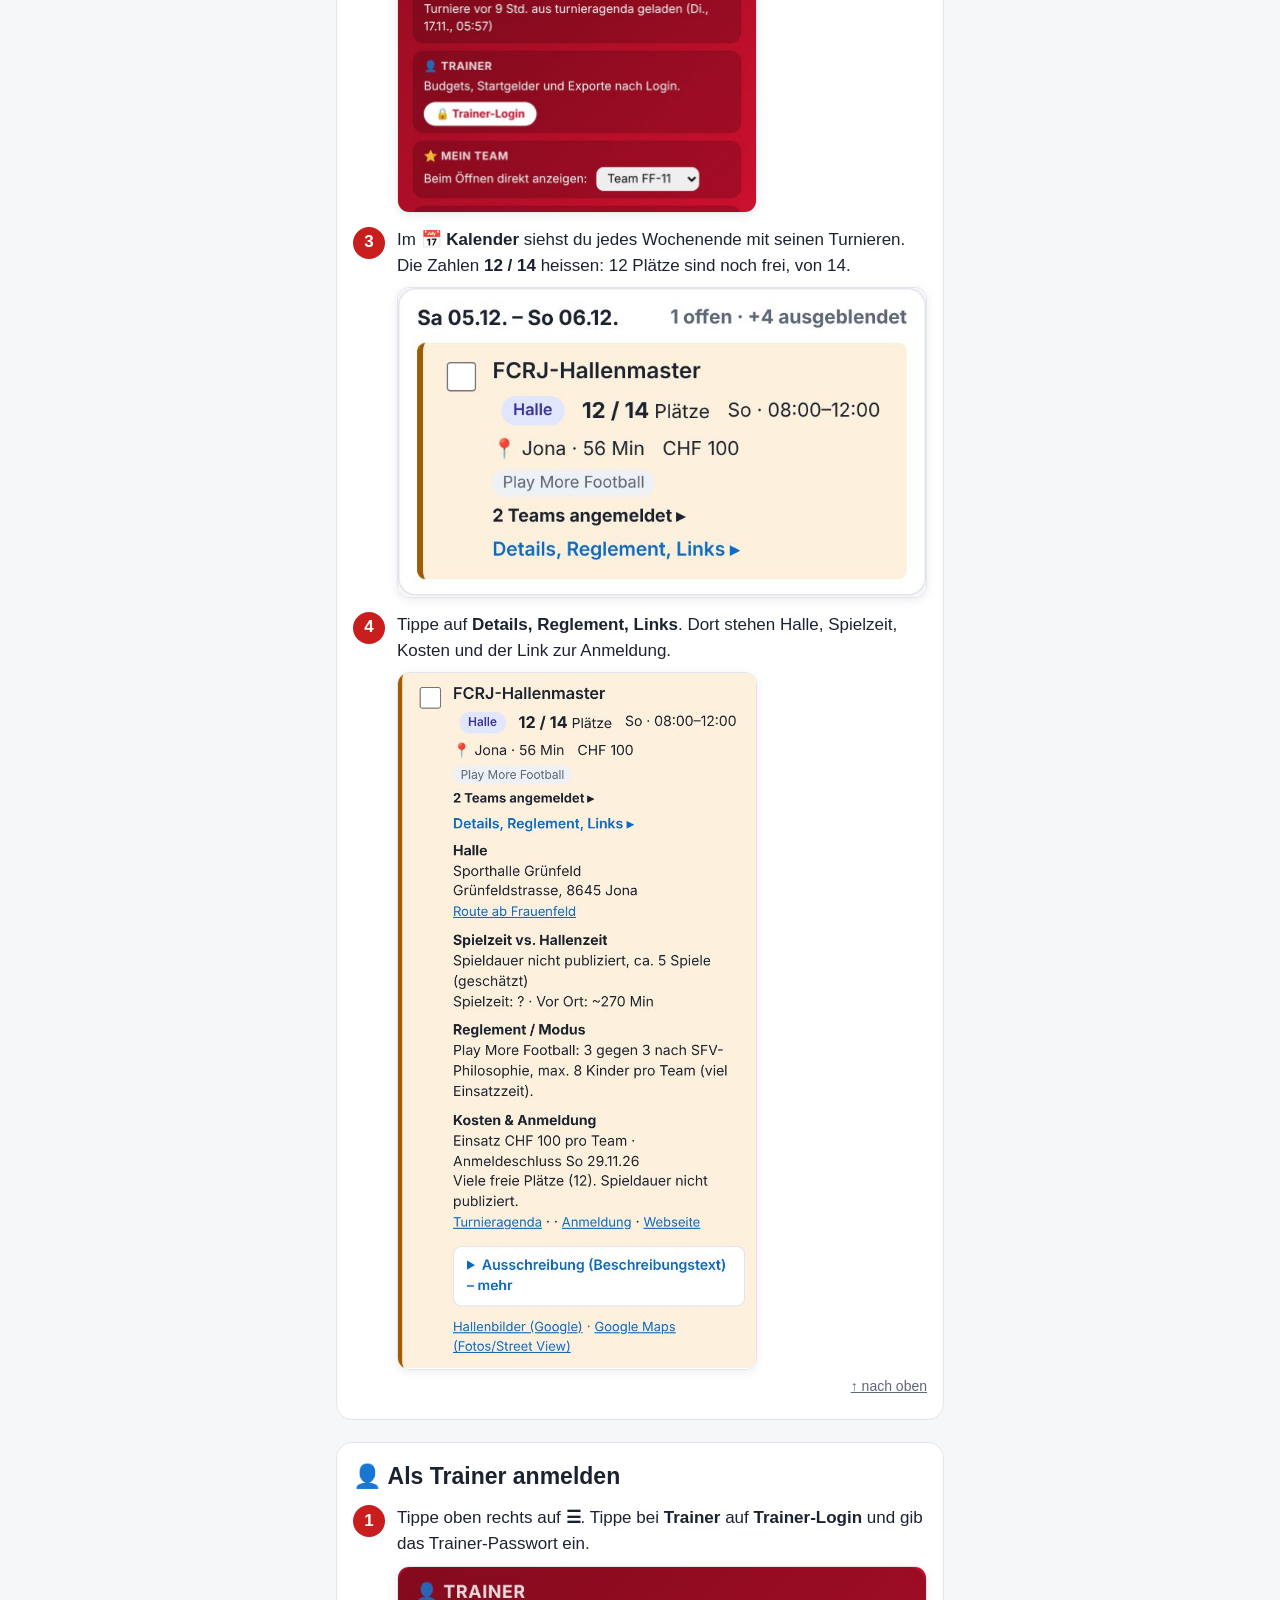
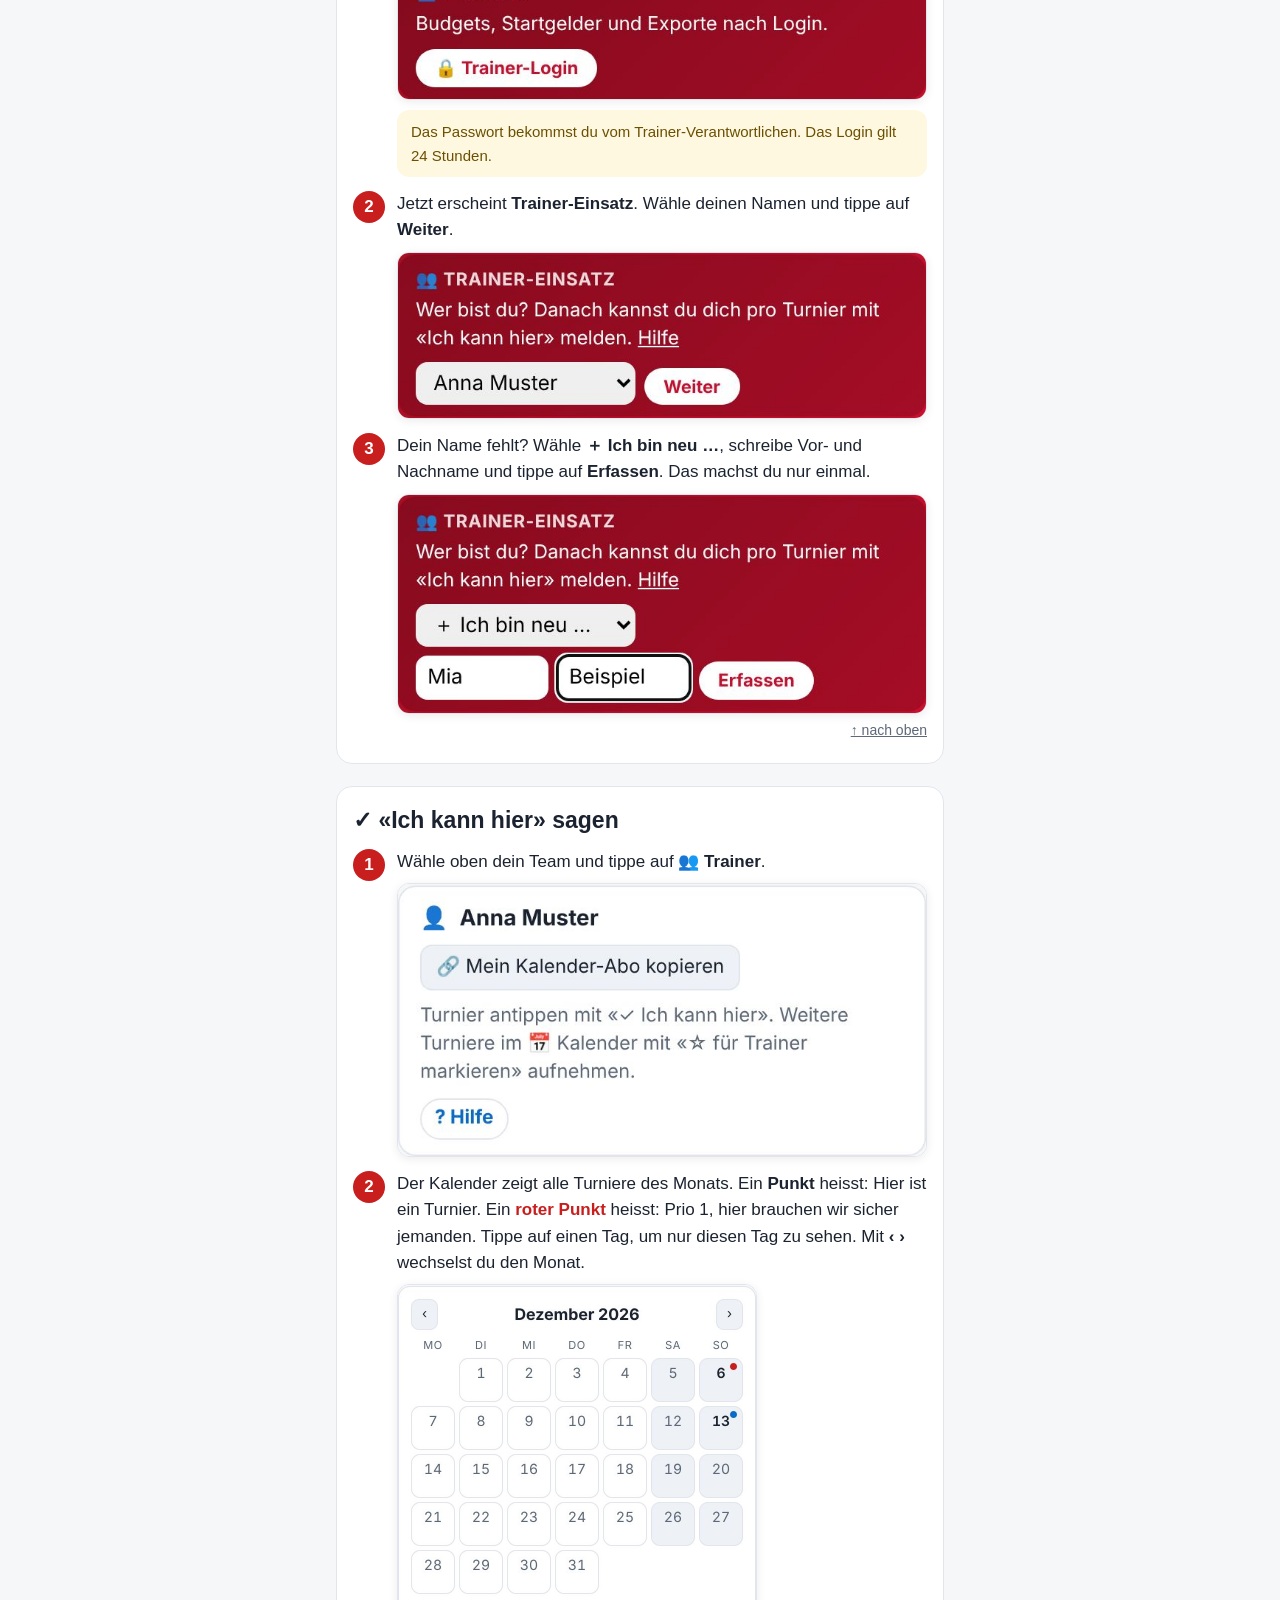
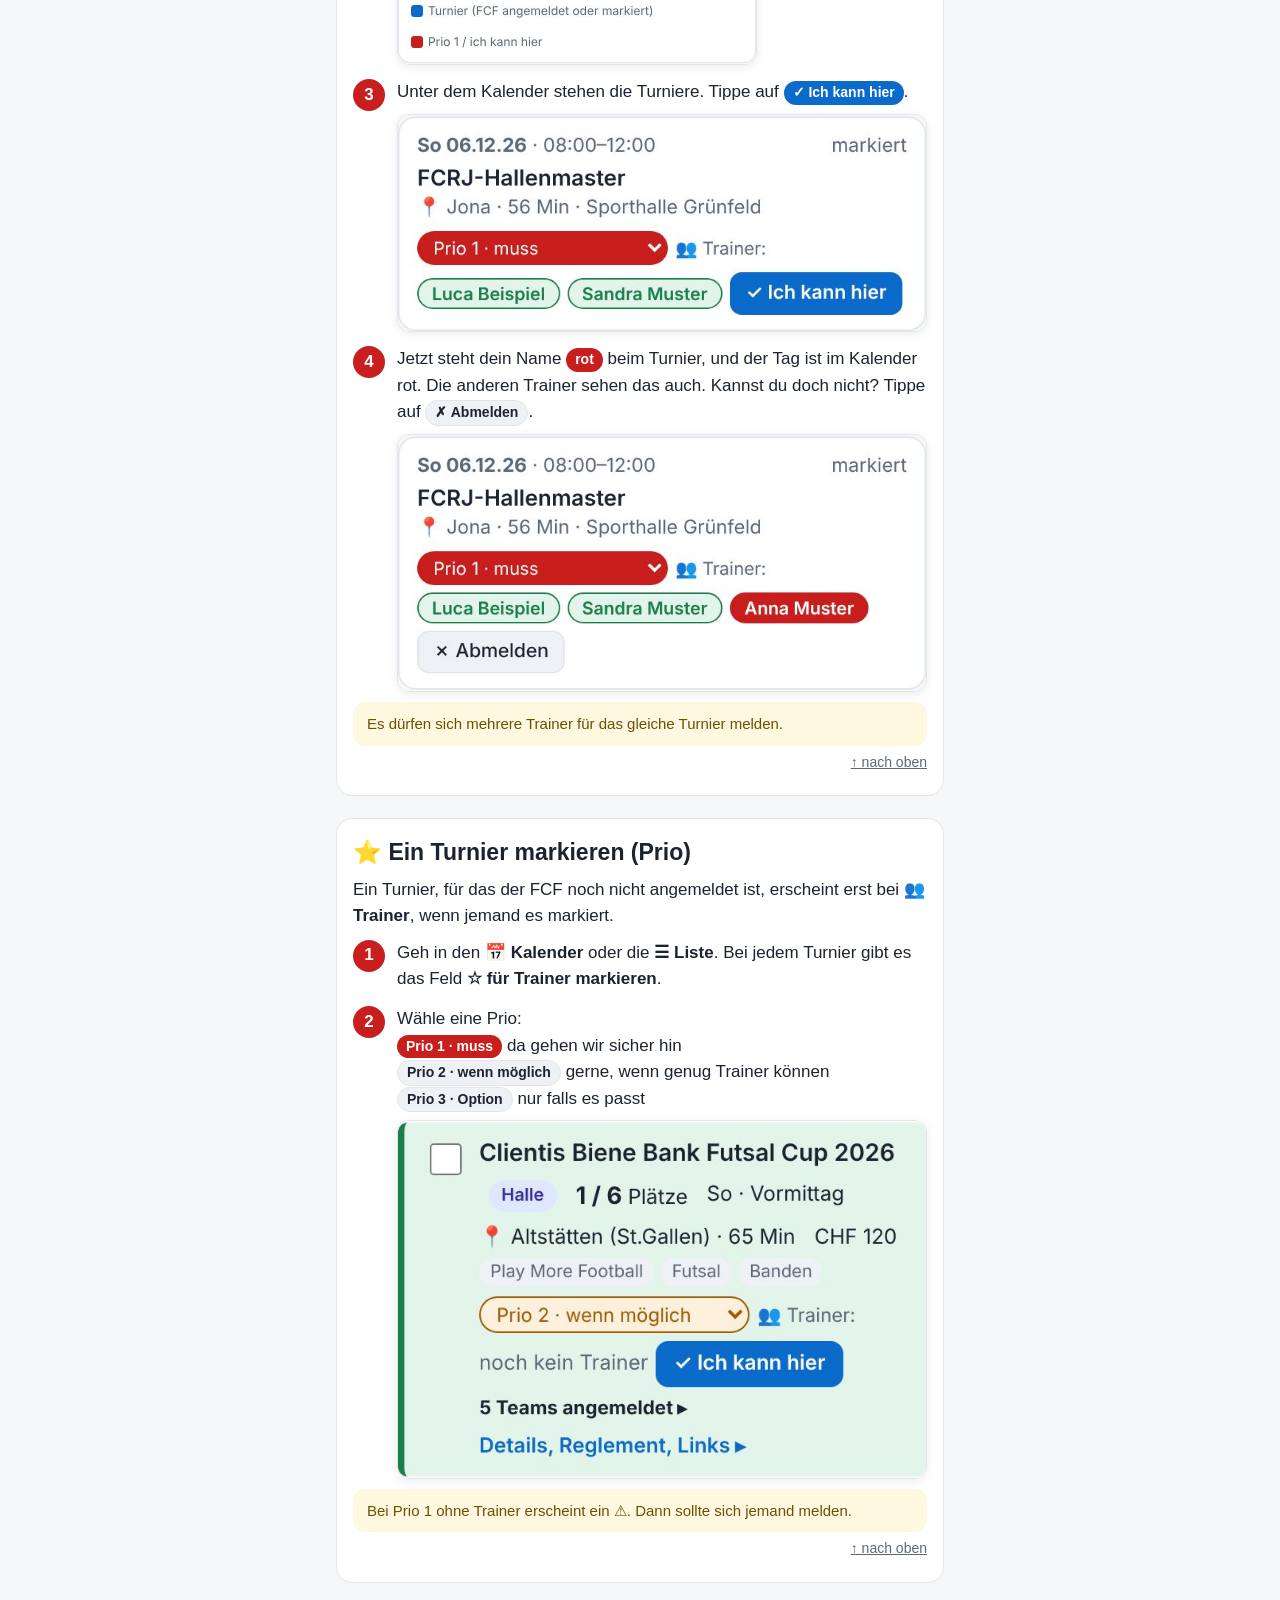
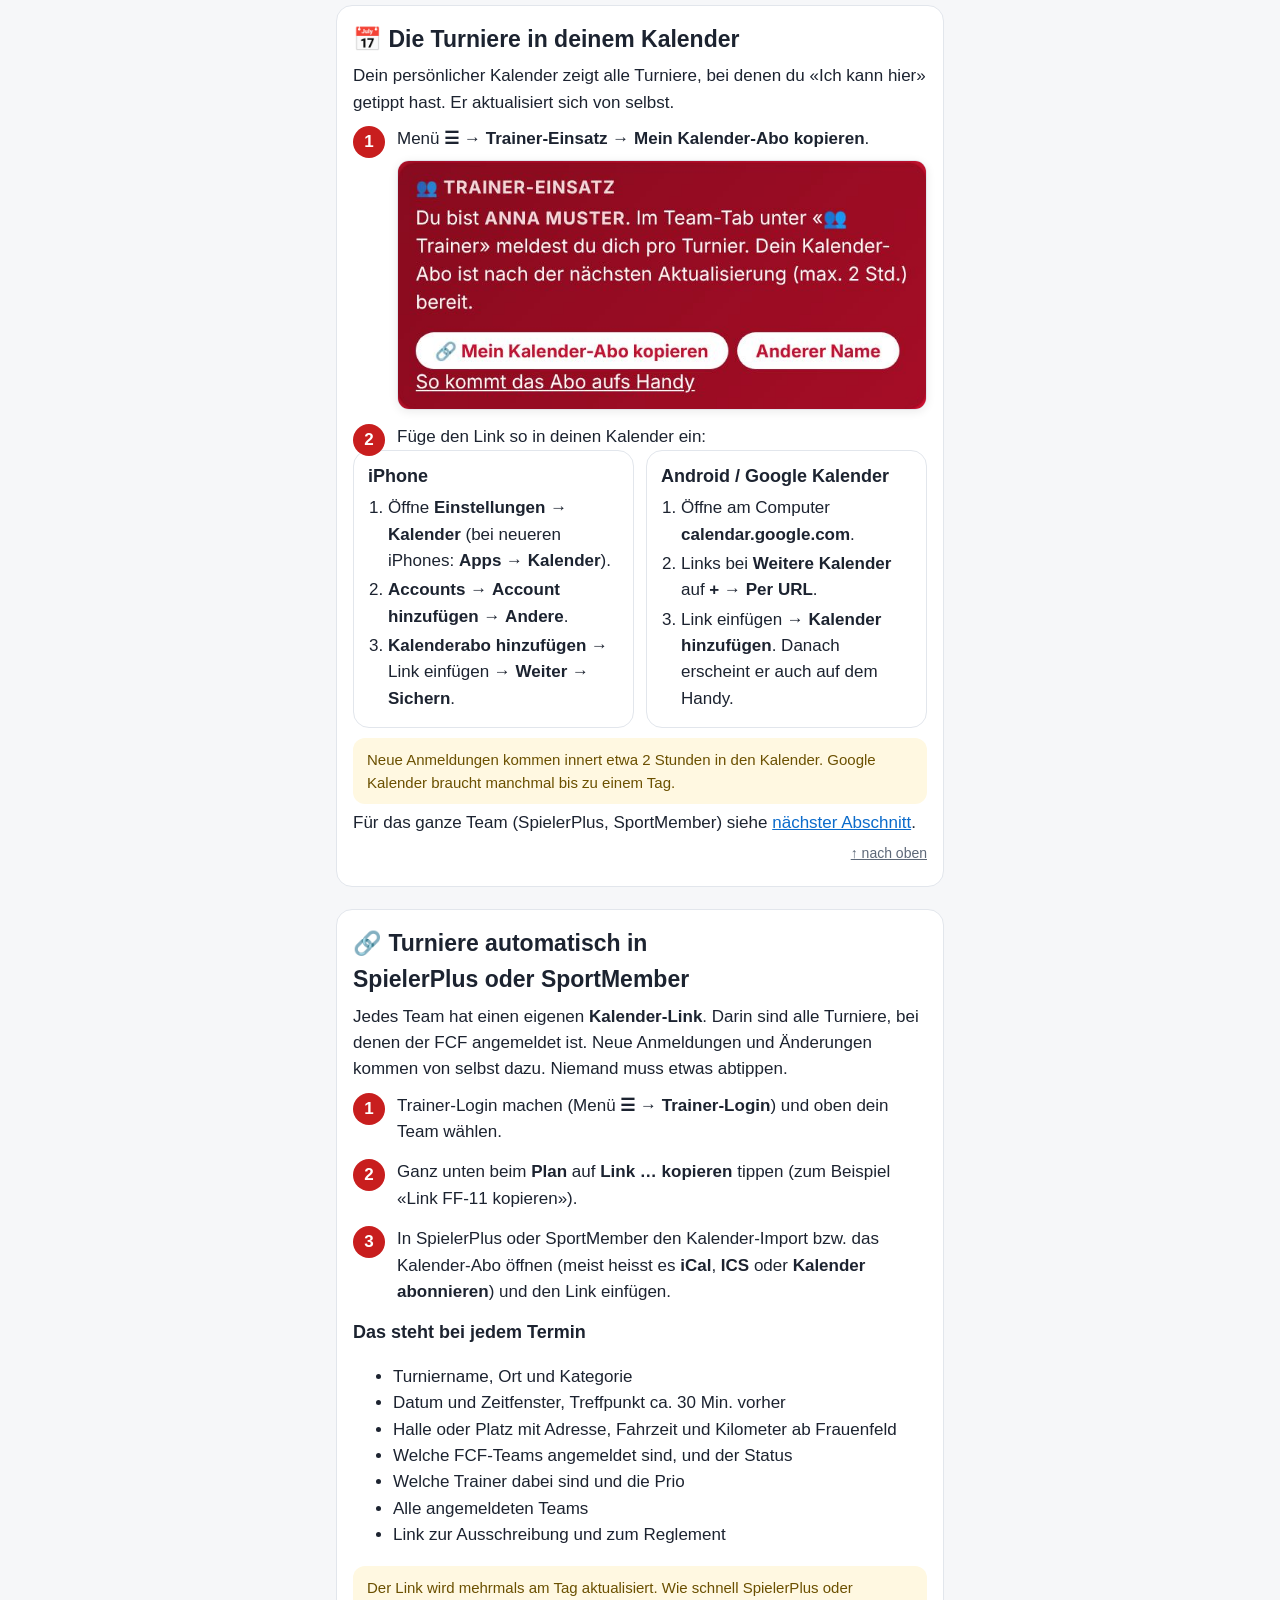
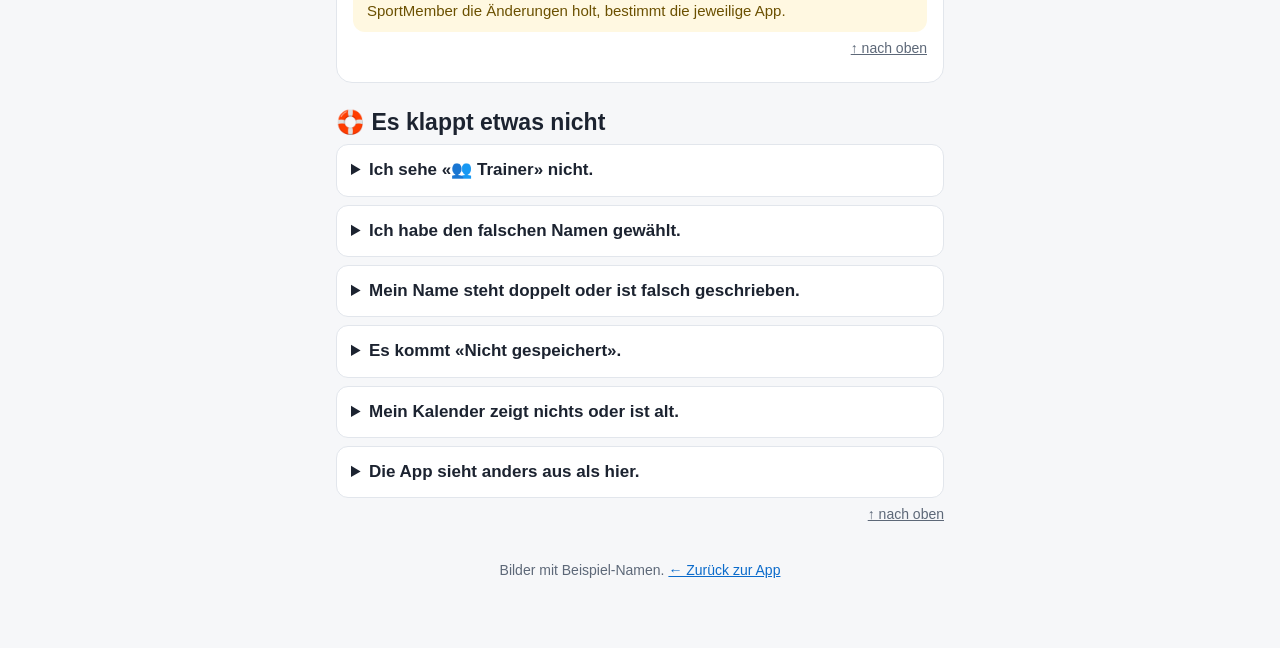
==== commit 62f40fcb: "Hilfe: «Worum geht es?» und Abschnitt SpielerPlus/SportMember Co-Authored-By: Claude Opus 5.5 <norep" ====
--- a/docs/hilfe.html
+++ b/docs/hilfe.html
@@ -55,6 +55,18 @@
 <header><img src="[data-uri]" alt="FC Frauenfeld"><h1>Hilfe<br><span style="font-weight:400;font-size:14px;opacity:.9">Turnierplaner</span></h1><a href="./">← Zur App</a></header>
 <main>
 
+<section class="box" id="worum">
+  <h2>💡 Worum geht es?</h2>
+  <p>Die Turniere für Kinderfussball stehen auf <b>turnieragenda.ch</b>. Dort muss man jedes Turnier einzeln anklicken. Der <b>Turnierplaner</b> holt diese Daten jeden Tag automatisch ab und zeigt sie für unsere Teams übersichtlich an.</p>
+  <ul>
+    <li><b>Alles auf einen Blick:</b> Datum, Zeit, Halle oder Platz, Adresse, Fahrzeit ab Frauenfeld, freie Plätze, Kategorie, Reglement und alle angemeldeten Teams.</li>
+    <li><b>Wo wir angemeldet sind:</b> Unsere angemeldeten Teams sind rot und fett hervorgehoben. So sieht jeder sofort, wo wir spielen.</li>
+    <li><b>Wer als Trainer dabei ist:</b> Trainer tippen «Ich kann hier». Alle sehen, wo noch ein Trainer fehlt.</li>
+    <li><b>Automatisch in SpielerPlus, SportMember und ins Handy:</b> Jedes Team hat einen Kalender-Link. Alle Turniere mit FCF-Anmeldung kommen von selbst mit allen Angaben in den Kalender, ohne Abtippen.</li>
+  </ul>
+  <p class="top"><a href="#kurz">↑ nach oben</a></p>
+</section>
+
 <section class="box quick" id="kurz">
   <h2>Das Wichtigste in 30 Sekunden</h2>
   <ol>
@@ -65,12 +77,14 @@
 </section>
 
 <nav class="toc" aria-label="Inhalt">
+  <a href="#worum"><span>💡</span>Worum geht es?</a>
   <a href="#handy"><span>📱</span>Ich will die App auf mein Handy</a>
   <a href="#anschauen"><span>🔎</span>Ich will Turniere anschauen</a>
   <a href="#trainer"><span>👤</span>Ich will mich als Trainer anmelden</a>
   <a href="#melden"><span>✓</span>Ich will sagen: «Ich kann hier»</a>
   <a href="#prio"><span>⭐</span>Ich will ein Turnier markieren (Prio)</a>
   <a href="#kalender"><span>📅</span>Ich will die Turniere in meinem Kalender</a>
+  <a href="#spielerplus"><span>🔗</span>Ich will die Turniere in SpielerPlus oder SportMember</a>
   <a href="#probleme"><span>🛟</span>Es klappt etwas nicht</a>
 </nav>
 
@@ -173,7 +187,29 @@
     </ol></div>
   </div>
   <div class="tip">Neue Anmeldungen kommen innert etwa 2 Stunden in den Kalender. Google Kalender braucht manchmal bis zu einem Tag.</div>
-  <p>Für <b>SpielerPlus</b> oder den Team-Kalender gibt es im Trainer-Modus unten beim <b>Plan</b> den Knopf <b>Link … kopieren</b>. Dort stehen alle Turniere, bei denen der FCF angemeldet ist, mit den Trainern.</p>
+  <p>Für das ganze Team (SpielerPlus, SportMember) siehe <a href="#spielerplus">nächster Abschnitt</a>.</p>
+  <p class="top"><a href="#kurz">↑ nach oben</a></p>
+</section>
+
+<section class="box" id="spielerplus">
+  <h2>🔗 Turniere automatisch in SpielerPlus oder SportMember</h2>
+  <p>Jedes Team hat einen eigenen <b>Kalender-Link</b>. Darin sind alle Turniere, bei denen der FCF angemeldet ist. Neue Anmeldungen und Änderungen kommen von selbst dazu. Niemand muss etwas abtippen.</p>
+  <ol class="steps">
+    <li>Trainer-Login machen (Menü <b>☰</b> → <b>Trainer-Login</b>) und oben dein Team wählen.</li>
+    <li>Ganz unten beim <b>Plan</b> auf <b>Link … kopieren</b> tippen (zum Beispiel «Link FF-11 kopieren»).</li>
+    <li>In SpielerPlus oder SportMember den Kalender-Import bzw. das Kalender-Abo öffnen (meist heisst es <b>iCal</b>, <b>ICS</b> oder <b>Kalender abonnieren</b>) und den Link einfügen.</li>
+  </ol>
+  <h3>Das steht bei jedem Termin</h3>
+  <ul>
+    <li>Turniername, Ort und Kategorie</li>
+    <li>Datum und Zeitfenster, Treffpunkt ca. 30 Min. vorher</li>
+    <li>Halle oder Platz mit Adresse, Fahrzeit und Kilometer ab Frauenfeld</li>
+    <li>Welche FCF-Teams angemeldet sind, und der Status</li>
+    <li>Welche Trainer dabei sind und die Prio</li>
+    <li>Alle angemeldeten Teams</li>
+    <li>Link zur Ausschreibung und zum Reglement</li>
+  </ul>
+  <div class="tip">Der Link wird mehrmals am Tag aktualisiert. Wie schnell SpielerPlus oder SportMember die Änderungen holt, bestimmt die jeweilige App.</div>
   <p class="top"><a href="#kurz">↑ nach oben</a></p>
 </section>
 
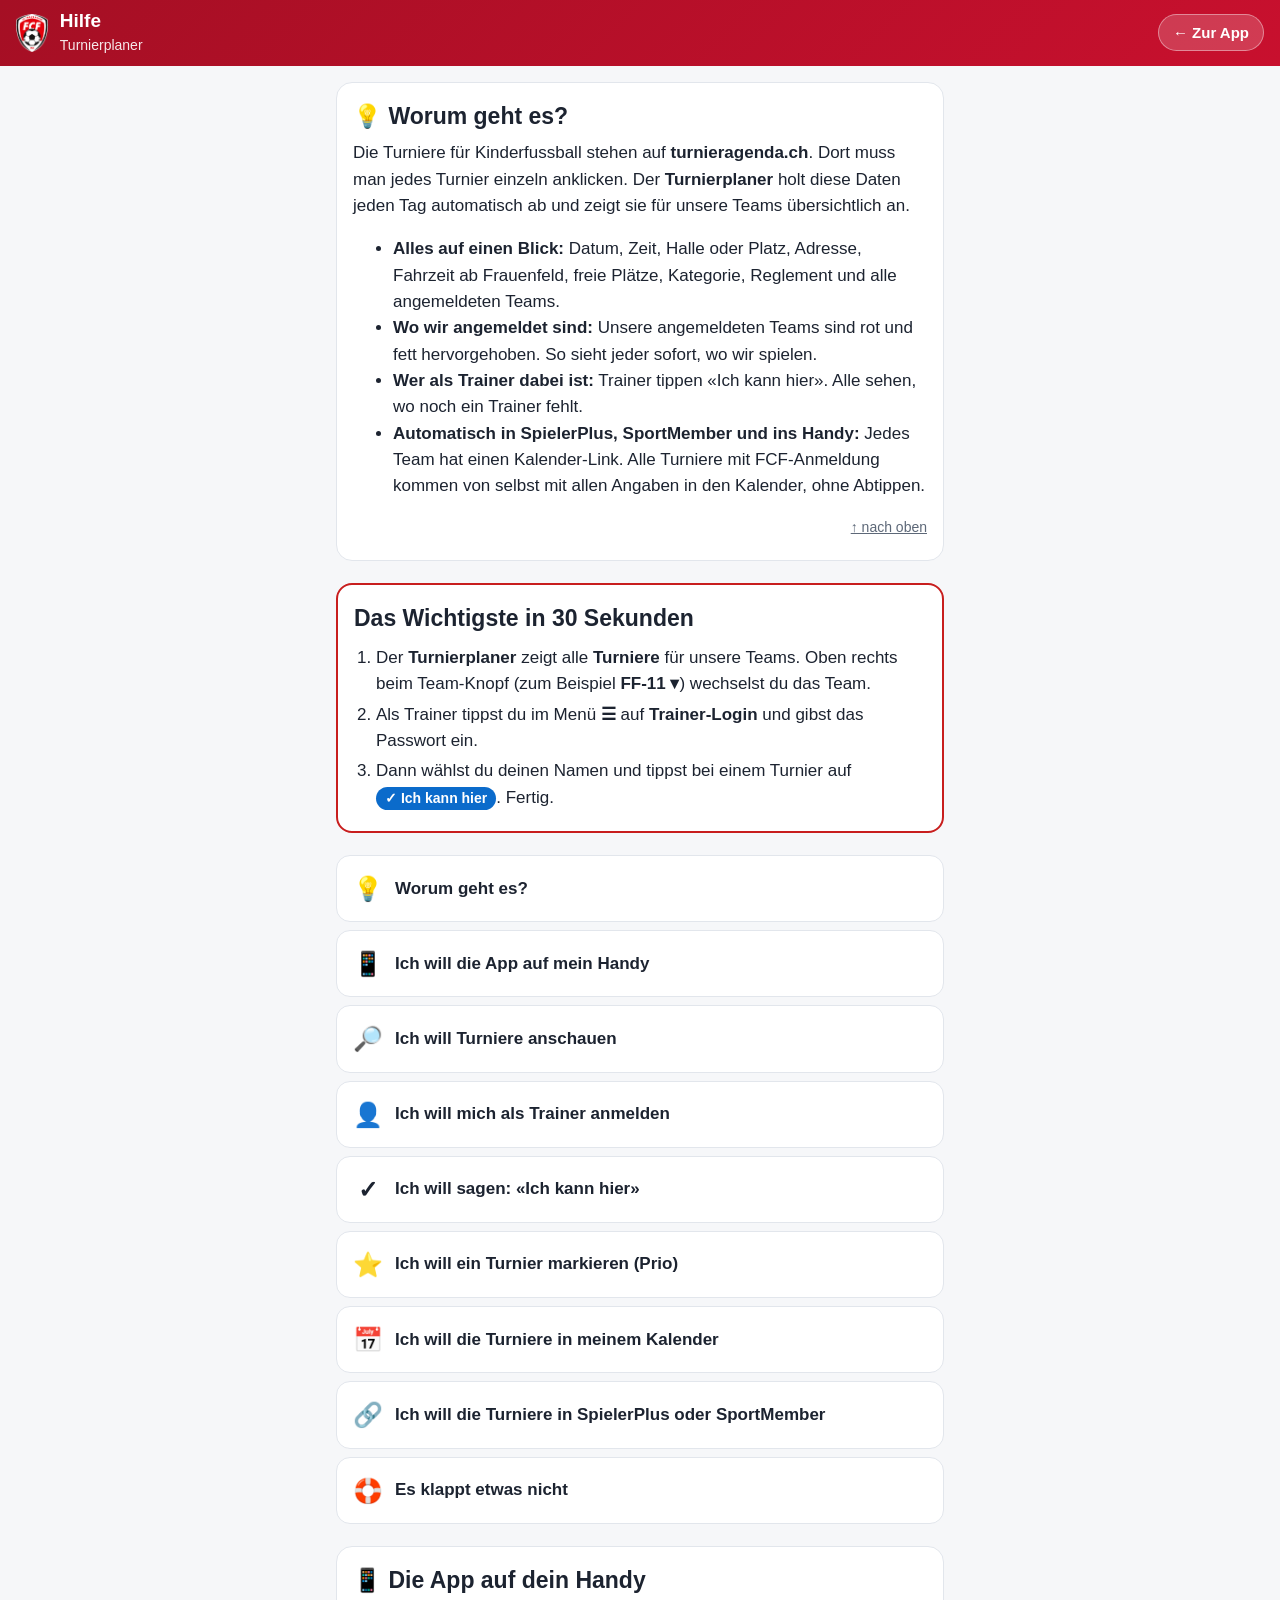
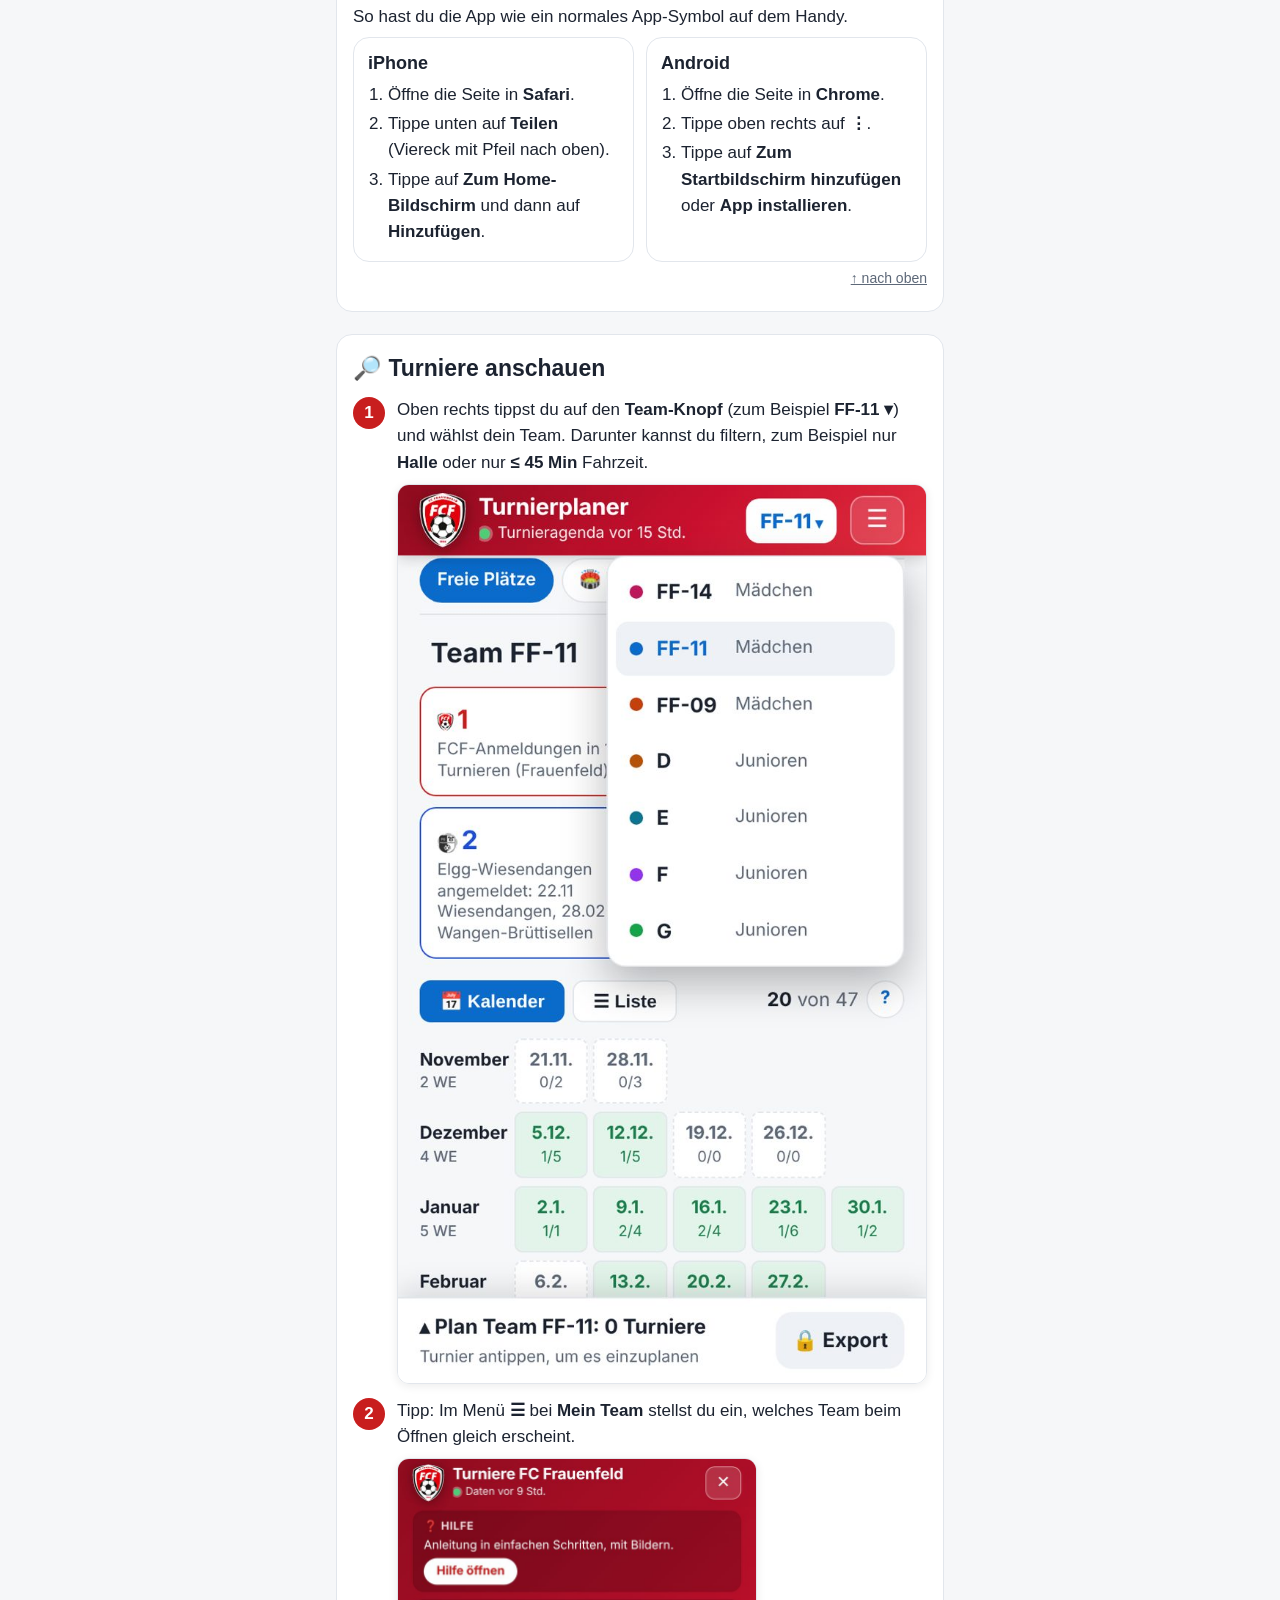
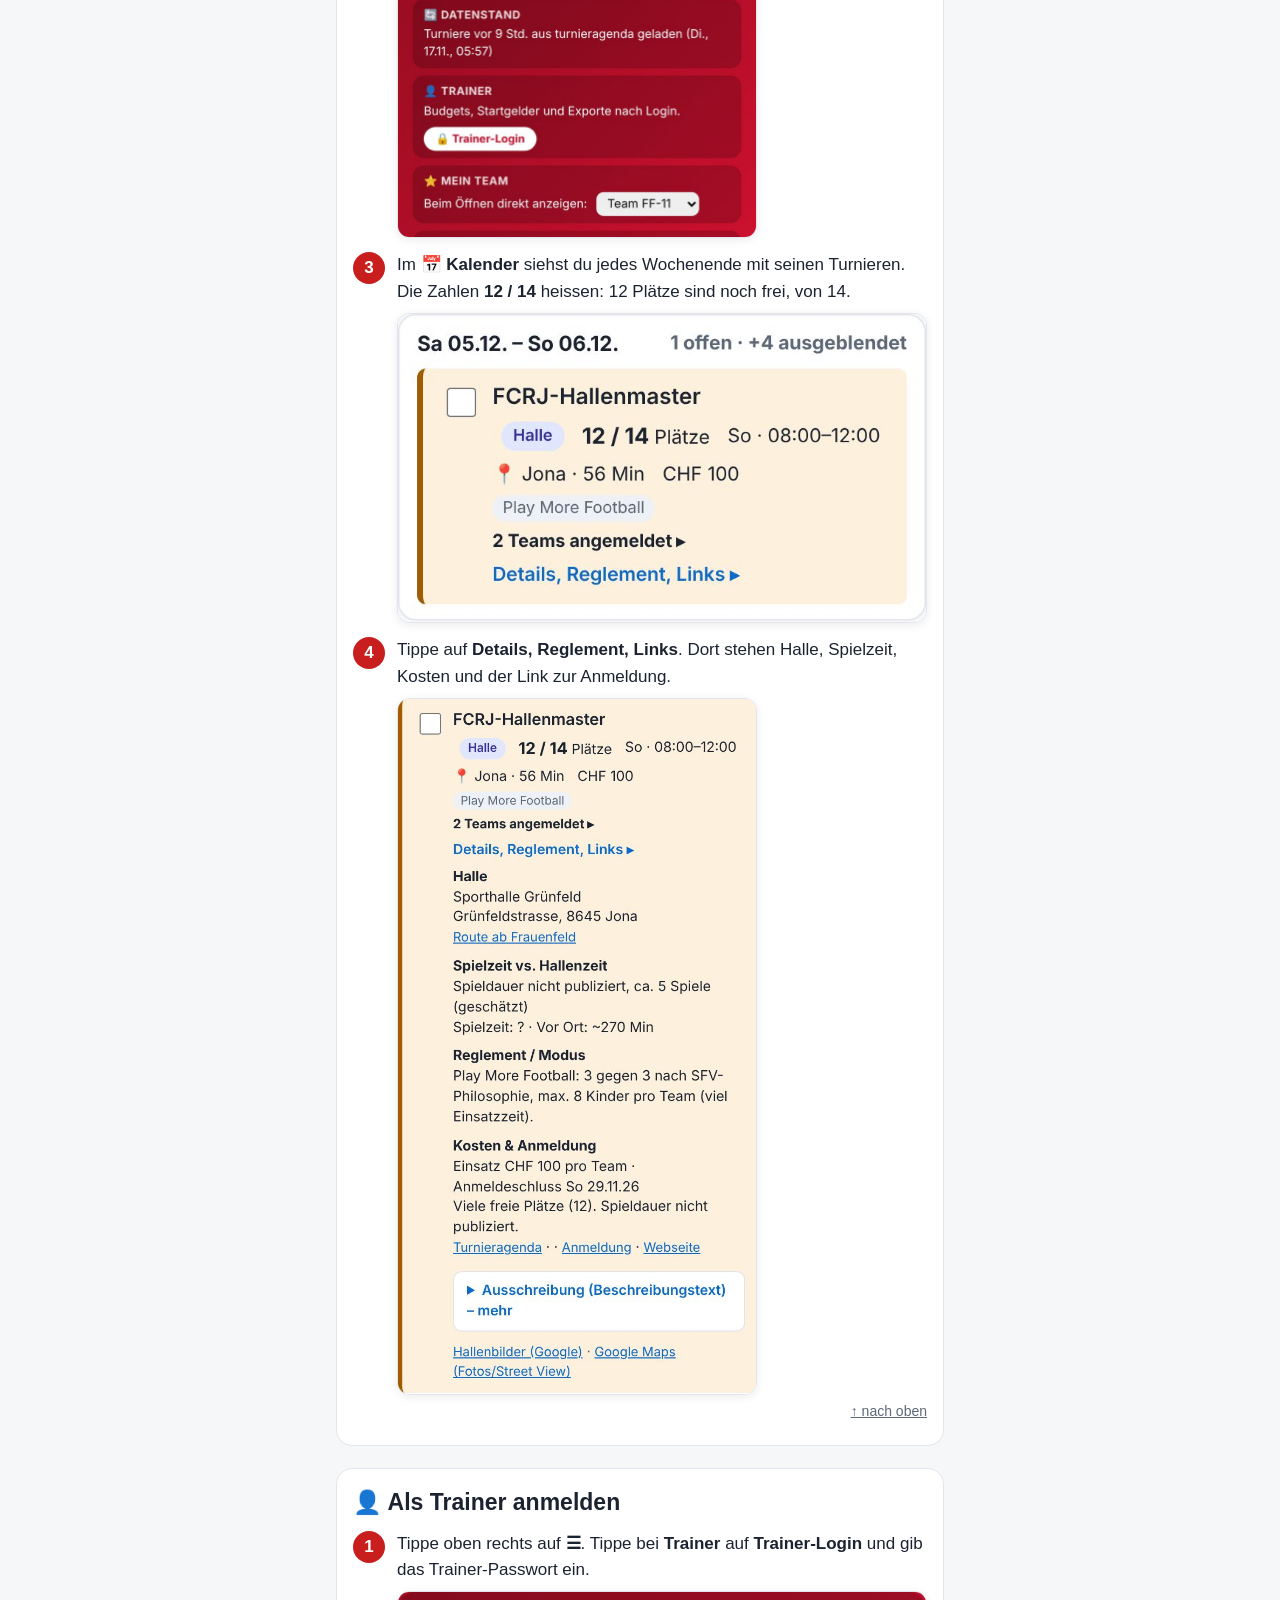
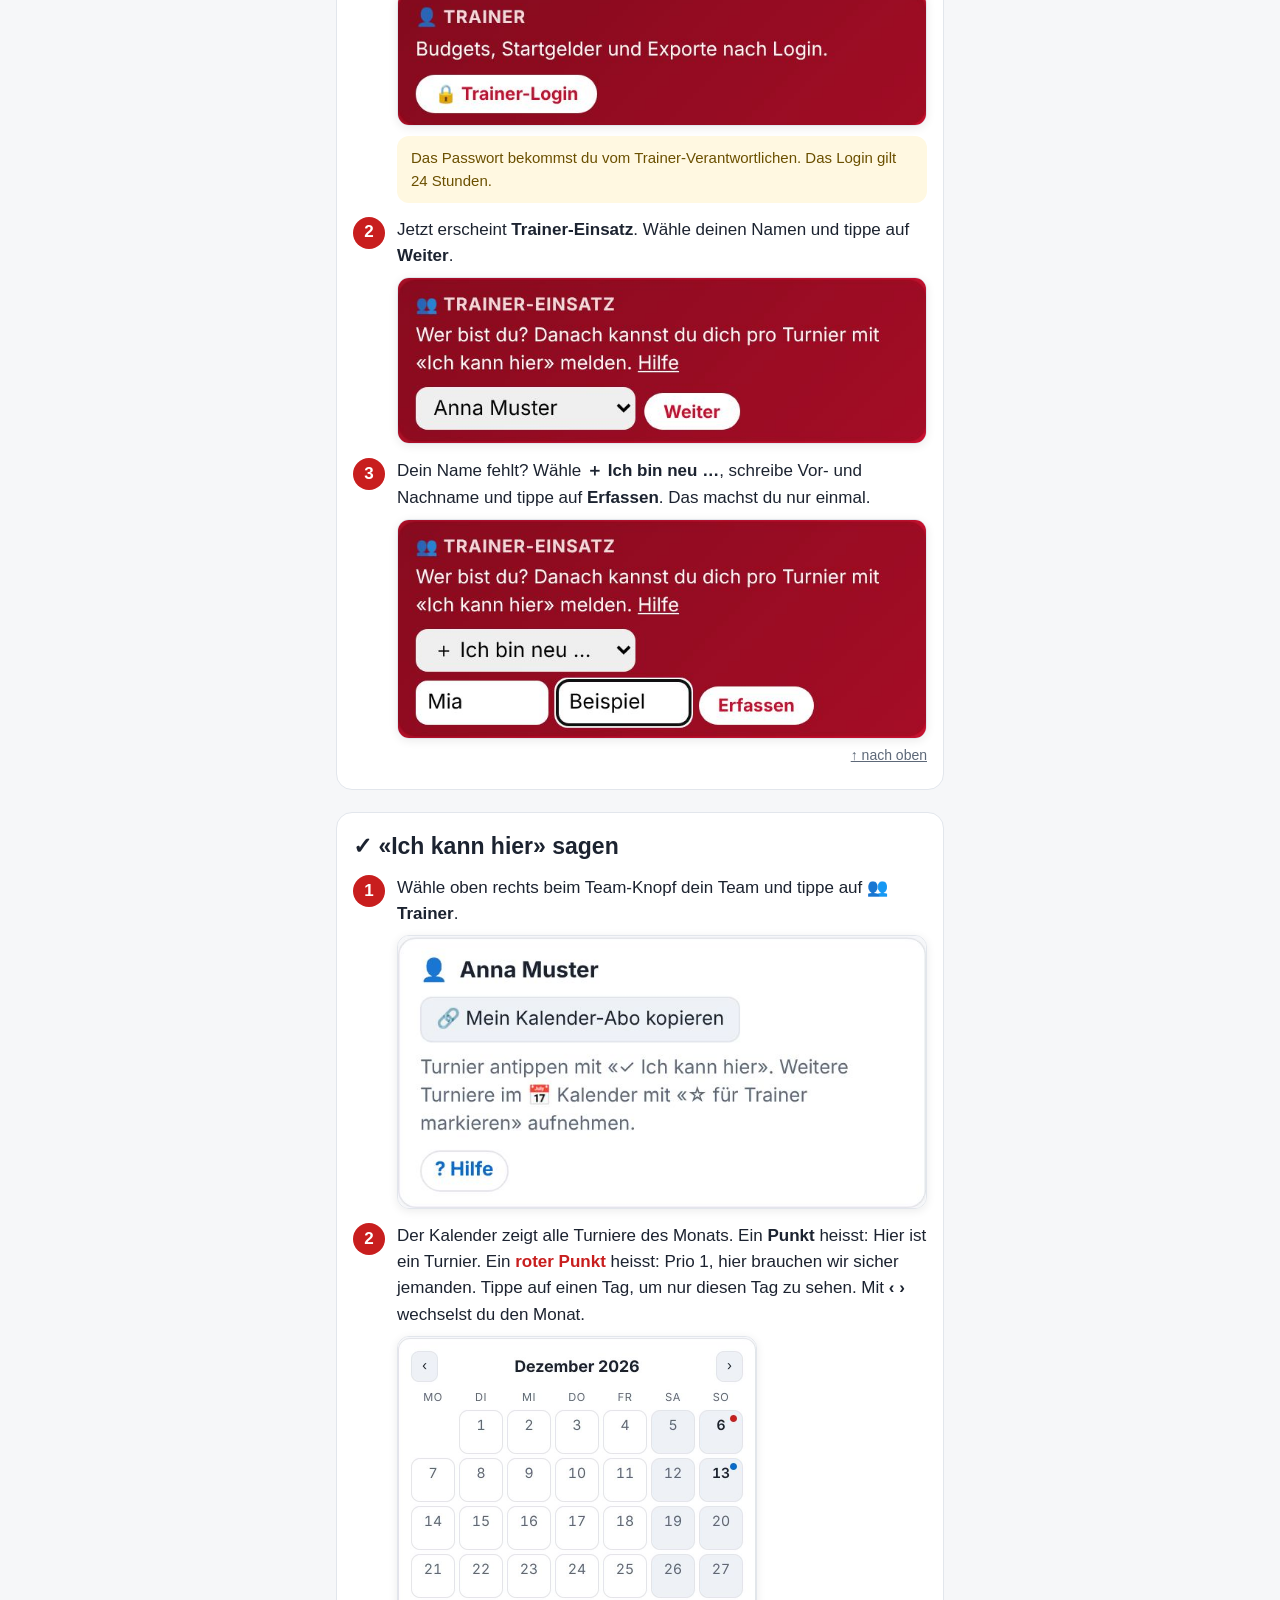
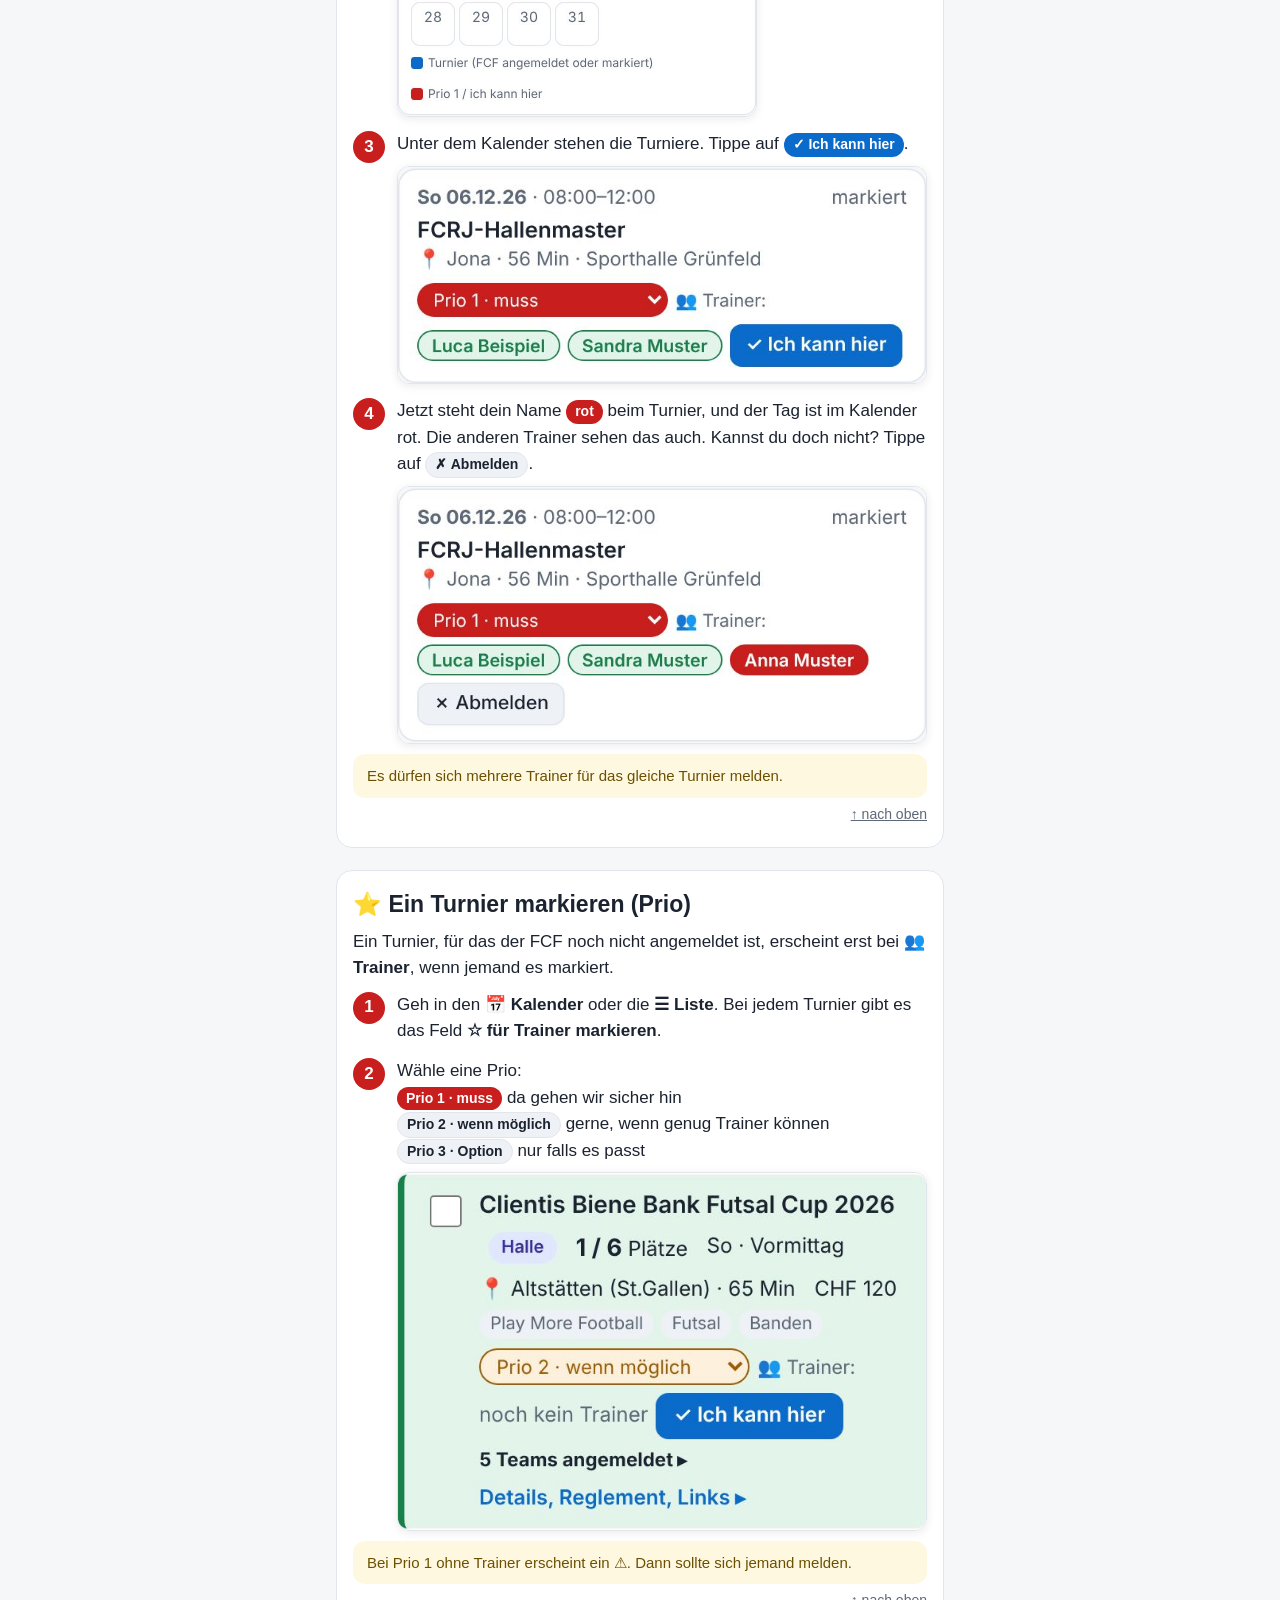
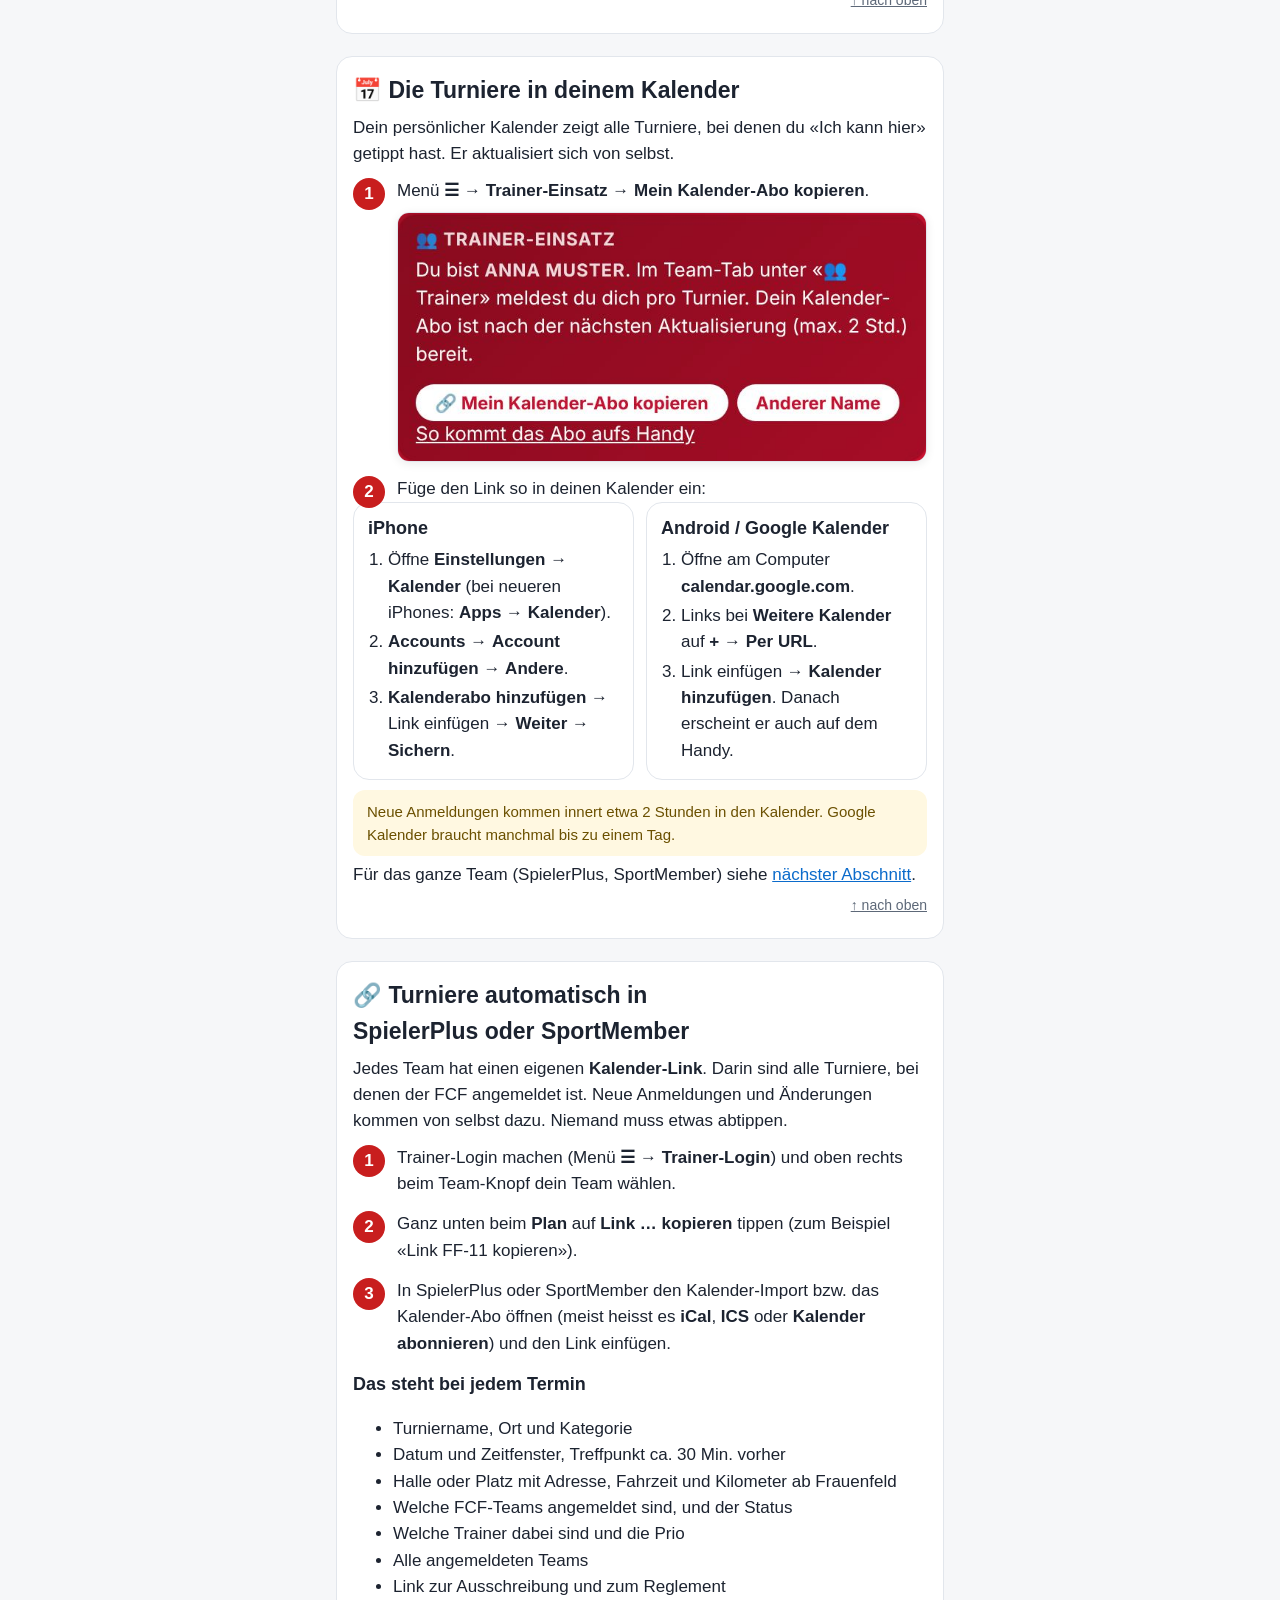
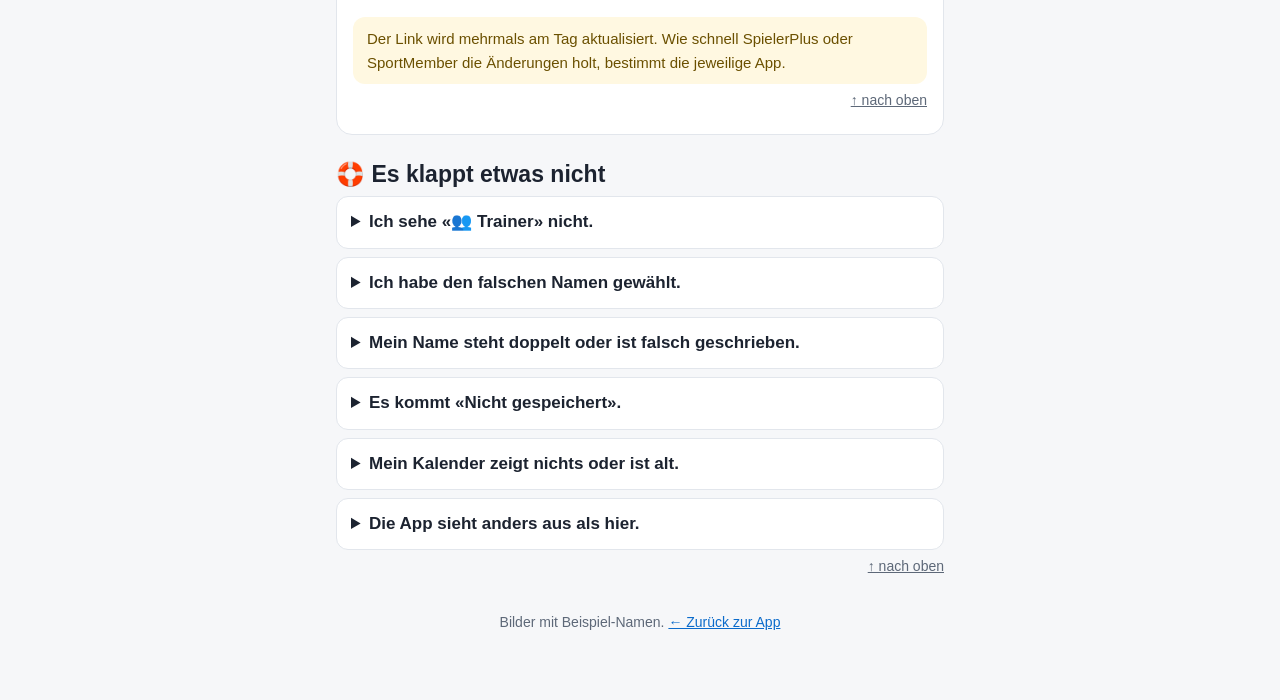
==== commit 9d414ed2: "Team-Wechsel über Knopf oben rechts statt Knopfreihe (ohne «xx offen») Co-Authored-By: Claude Opus 5" ====
--- a/docs/hilfe.html
+++ b/docs/hilfe.html
@@ -70,7 +70,7 @@
 <section class="box quick" id="kurz">
   <h2>Das Wichtigste in 30 Sekunden</h2>
   <ol>
-    <li>Der <b>Turnierplaner</b> zeigt alle <b>Turniere</b> für unsere Teams. Oben wählst du dein Team.</li>
+    <li>Der <b>Turnierplaner</b> zeigt alle <b>Turniere</b> für unsere Teams. Oben rechts beim Team-Knopf (zum Beispiel <b>FF-11 ▾</b>) wechselst du das Team.</li>
     <li>Als Trainer tippst du im Menü <b>☰</b> auf <b>Trainer-Login</b> und gibst das Passwort ein.</li>
     <li>Dann wählst du deinen Namen und tippst bei einem Turnier auf <span class="tag t-blue">✓ Ich kann hier</span>. Fertig.</li>
   </ol>
@@ -109,8 +109,8 @@
 <section class="box" id="anschauen">
   <h2>🔎 Turniere anschauen</h2>
   <ol class="steps">
-    <li>Oben wählst du dein <b>Team</b>, zum Beispiel <b>FF-11</b>. Darunter kannst du filtern, zum Beispiel nur <b>Halle</b> oder nur <b>≤ 45 Min</b> Fahrzeit.
-      <img class="shot" src="hilfe/01-start.jpg" alt="Startseite mit Team-Auswahl" loading="lazy"></li>
+    <li>Oben rechts tippst du auf den <b>Team-Knopf</b> (zum Beispiel <b>FF-11 ▾</b>) und wählst dein Team. Darunter kannst du filtern, zum Beispiel nur <b>Halle</b> oder nur <b>≤ 45 Min</b> Fahrzeit.
+      <img class="shot" src="hilfe/01-start.jpg" alt="Startseite mit offenem Team-Knopf" loading="lazy"></li>
     <li>Tipp: Im Menü <b>☰</b> bei <b>Mein Team</b> stellst du ein, welches Team beim Öffnen gleich erscheint.
       <img class="shot half" src="hilfe/02-menu.jpg" alt="Menü mit Mein Team" loading="lazy"></li>
     <li>Im <b>📅 Kalender</b> siehst du jedes Wochenende mit seinen Turnieren. Die Zahlen <b>12 / 14</b> heissen: 12 Plätze sind noch frei, von 14.
@@ -138,7 +138,7 @@
 <section class="box" id="melden">
   <h2>✓ «Ich kann hier» sagen</h2>
   <ol class="steps">
-    <li>Wähle oben dein Team und tippe auf <b>👥 Trainer</b>.
+    <li>Wähle oben rechts beim Team-Knopf dein Team und tippe auf <b>👥 Trainer</b>.
       <img class="shot" src="hilfe/08b-trainer-kopf.jpg" alt="Ansicht Trainer mit deinem Namen" loading="lazy"></li>
     <li>Der Kalender zeigt alle Turniere des Monats. Ein <b>Punkt</b> heisst: Hier ist ein Turnier. Ein <b style="color:var(--red)">roter Punkt</b> heisst: Prio 1, hier brauchen wir sicher jemanden. Tippe auf einen Tag, um nur diesen Tag zu sehen. Mit <b>‹ ›</b> wechselst du den Monat.
       <img class="shot half" src="hilfe/08-trainer-kalender.jpg" alt="Monatskalender" loading="lazy"></li>
@@ -195,7 +195,7 @@
   <h2>🔗 Turniere automatisch in SpielerPlus oder SportMember</h2>
   <p>Jedes Team hat einen eigenen <b>Kalender-Link</b>. Darin sind alle Turniere, bei denen der FCF angemeldet ist. Neue Anmeldungen und Änderungen kommen von selbst dazu. Niemand muss etwas abtippen.</p>
   <ol class="steps">
-    <li>Trainer-Login machen (Menü <b>☰</b> → <b>Trainer-Login</b>) und oben dein Team wählen.</li>
+    <li>Trainer-Login machen (Menü <b>☰</b> → <b>Trainer-Login</b>) und oben rechts beim Team-Knopf dein Team wählen.</li>
     <li>Ganz unten beim <b>Plan</b> auf <b>Link … kopieren</b> tippen (zum Beispiel «Link FF-11 kopieren»).</li>
     <li>In SpielerPlus oder SportMember den Kalender-Import bzw. das Kalender-Abo öffnen (meist heisst es <b>iCal</b>, <b>ICS</b> oder <b>Kalender abonnieren</b>) und den Link einfügen.</li>
   </ol>
